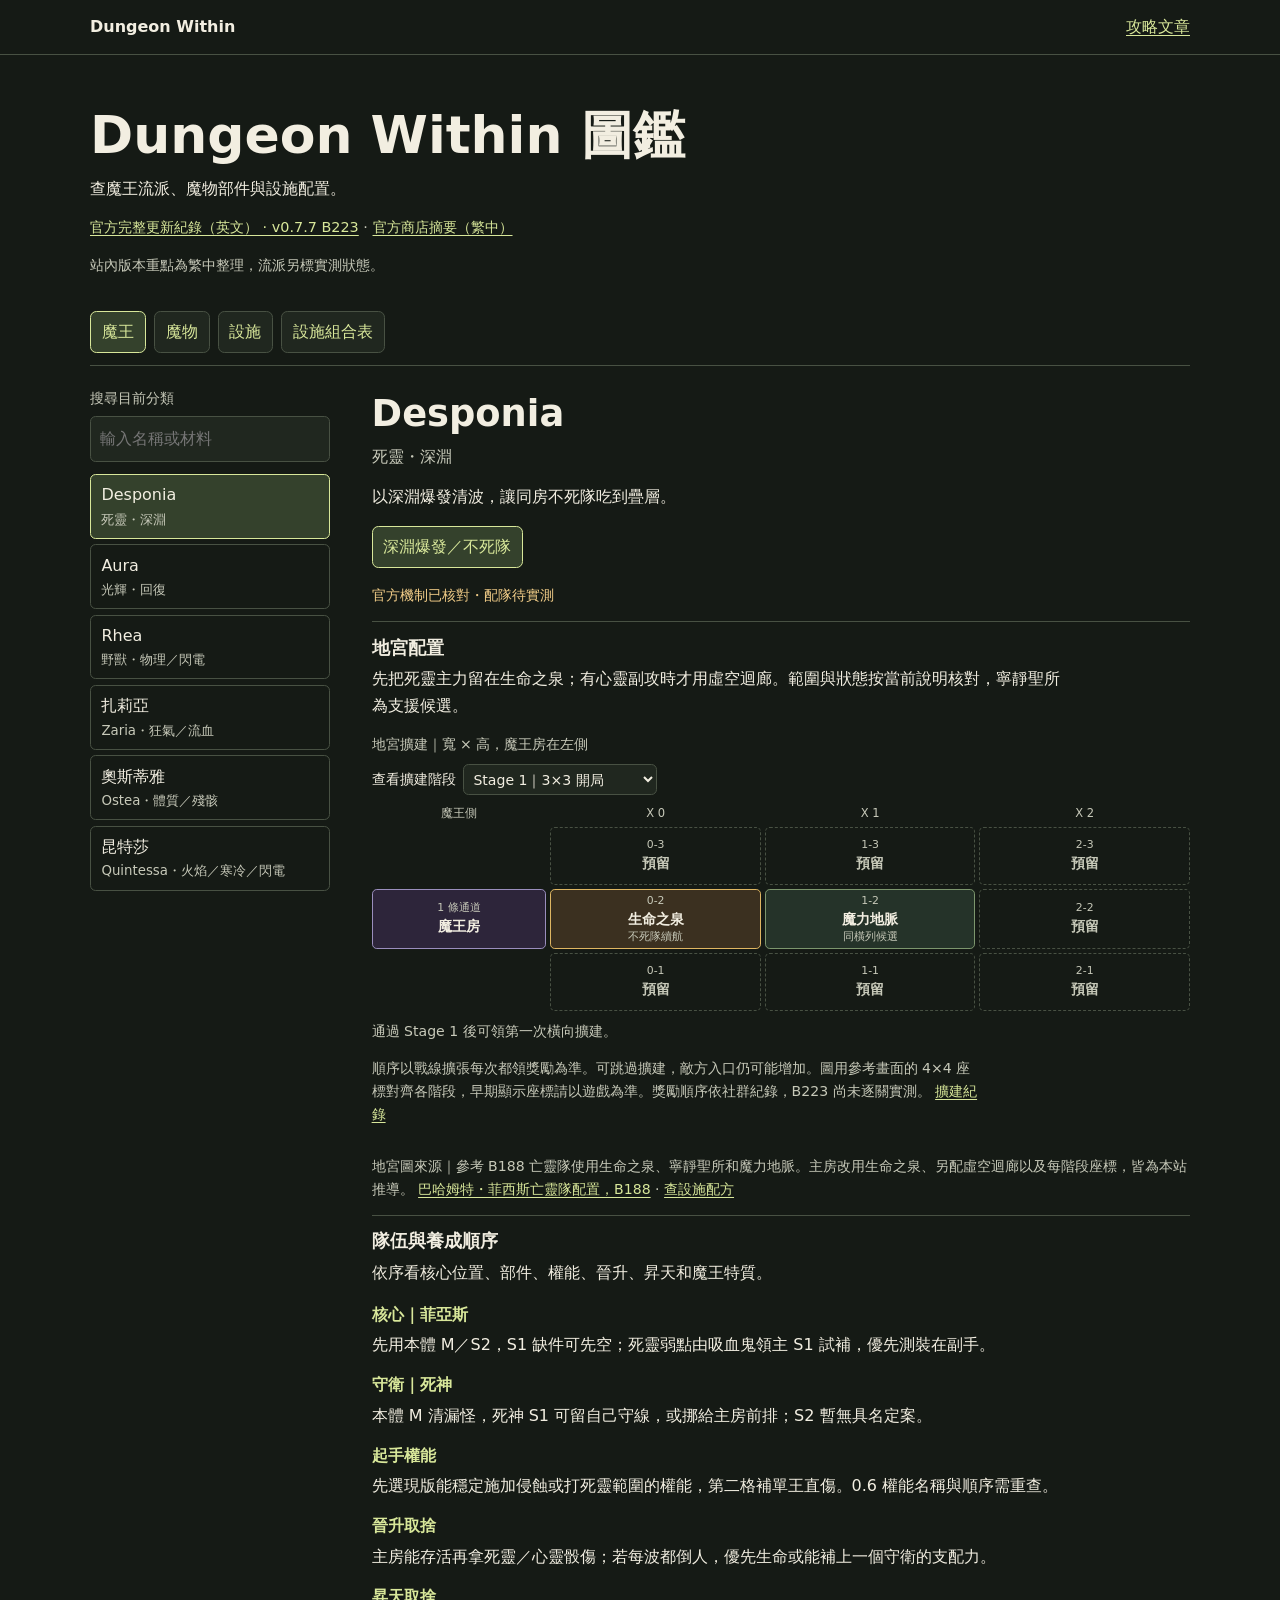
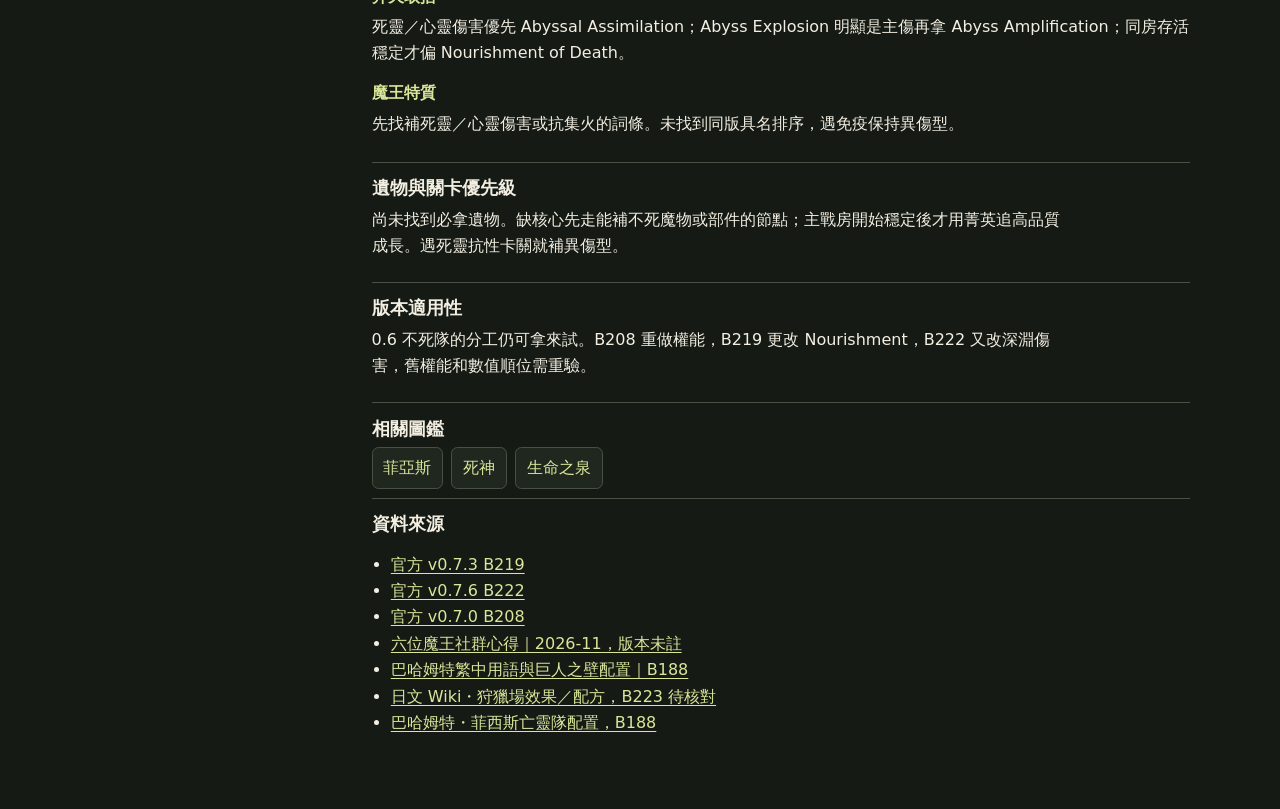
==== index.html @ 0ea0f7b6 "Add searchable facility recipes and specific build choices with map provenance" ====
<!doctype html>
<html lang="zh-Hant">
<head>
  <meta charset="utf-8">
  <meta name="viewport" content="width=device-width, initial-scale=1">
  <meta name="theme-color" content="#151a15">
  <meta name="description" content="Dungeon Within 繁體中文圖鑑，查魔王流派、魔物部件與設施配置。">
  <title>Dungeon Within｜魔王、魔物與設施圖鑑</title>
  <link rel="stylesheet" href="codex.css?v=recipes-1">
  <script defer src="codex-data.js?v=recipes-1"></script>
  <script defer src="codex.js?v=recipes-1"></script>
</head>
<body>
  <a class="skip" href="#main">跳到圖鑑</a>
  <header class="mast"><div class="wrap mast-inner">
    <a class="brand" href="./">Dungeon Within</a>
    <a href="guides.html">攻略文章</a>
  </div></header>
  <main class="wrap" id="main">
    <header class="intro">
      <h1>Dungeon Within 圖鑑</h1>
      <p>查魔王流派、魔物部件與設施配置。</p>
      <p class="version"><a href="https://gamecoaster.notion.site/Dungeon-Within-Release-Note-EN-32e4966ac9c3808bba34f56a92457d39">官方完整更新紀錄（英文） · v0.7.7 B223</a> · <a href="https://apps.apple.com/tw/app/id6761328517">官方商店摘要（繁中）</a></p>
      <p class="version">站內版本重點為繁中整理，流派另標實測狀態。</p>
    </header>
    <nav aria-label="圖鑑類型" class="tabs" id="categories">
      <a href="#lords" data-category="lords">魔王</a>
      <a href="#monsters" data-category="monsters">魔物</a>
      <a href="#facilities" data-category="facilities">設施</a>
      <a href="#recipes" data-category="recipes">設施組合表</a>
    </nav>
    <div class="workspace">
      <aside class="inventory" aria-label="圖鑑索引">
        <label for="lookup">搜尋目前分類</label>
        <input id="lookup" type="search" placeholder="輸入名稱或材料">
        <nav id="entries" aria-label="圖鑑條目"></nav>
      </aside>
      <article id="detail" aria-labelledby="entry-title"></article>
    </div>
    <noscript>請啟用 JavaScript 瀏覽圖鑑，或前往 <a href="guides.html">原攻略文章</a>。</noscript>
  </main>
</body>
</html>
---- codex.css ----
* { box-sizing: border-box; }
:root {
  color-scheme: dark;
  font-family: system-ui, "Microsoft JhengHei", sans-serif;
  background: #151a15;
  color: #f2eee1;
  --text-muted: #c7c9b9;
  --green: #d8e79a;
  --line: #485143;
  --panel: #20271f;
}
body { margin: 0; line-height: 1.65; }
a { color: var(--green); text-underline-offset: .21em; }
a:focus-visible, input:focus-visible { outline: 2px solid #f2cd88; outline-offset: 3px; }
.wrap { width: min(1100px, calc(100% - 2rem)); margin-inline: auto; }
.mast { border-bottom: 1px solid var(--line); }
.mast-inner { display: flex; align-items: center; justify-content: space-between; gap: 1rem; padding-block: .85rem; }
.brand { font-weight: 750; color: inherit; text-decoration: none; }
.skip { position: absolute; top: -6rem; left: 1rem; padding: .4rem; background: #151a15; }
.skip:focus { top: .5rem; }
.intro { padding: clamp(1.5rem, 5vw, 3rem) 0 1.25rem; }
h1, h2, h3 { line-height: 1.25; }
h1 { font-size: clamp(2rem, 5vw, 3.25rem); margin: 0 0 .55rem; }
h2 { font-size: clamp(1.6rem, 3vw, 2.3rem); margin: .25rem 0 .45rem; }
h3 { font-size: 1.12rem; margin: 0 0 .45rem; }
p { margin: .35rem 0 .85rem; }
.version, .subtitle, .muted { color: var(--text-muted); }
.version, .status { font-size: .9rem; }
.tabs, .route-nav, .related { display: flex; flex-wrap: wrap; gap: .5rem; }
.tabs { border-bottom: 1px solid var(--line); padding-bottom: .75rem; }
:is(.tabs, .route-nav, .related) a { text-decoration: none; background: var(--panel); border: 1px solid var(--line); border-radius: .4rem; padding: .42rem .68rem; }
:is(.tabs, .route-nav, .related, #entries) a:hover { border-color: var(--green); }
[aria-current="page"] { background: #34412c !important; border-color: var(--green) !important; }
.workspace { display: grid; grid-template-columns: minmax(12rem, 15rem) minmax(0, 1fr); gap: clamp(1rem, 4vw, 2.6rem); padding-block: 1.3rem 3rem; }
.inventory label { font-size: .9rem; display: block; color: var(--text-muted); }
input { padding: .55rem; color: inherit; background: var(--panel); border: 1px solid var(--line); border-radius: .35rem; width: 100%; font: inherit; margin-block: .35rem .75rem; }
#entries { display: grid; gap: .35rem; }
#entries a { display: block; padding: .45rem .65rem; border: 1px solid var(--line); border-radius: .35rem; text-decoration: none; color: inherit; }
#entries small { display: block; color: var(--text-muted); }
.status { color: #f2cd88; }
.guide-section { border-top: 1px solid var(--line); padding-block: .9rem .55rem; }
.guide-section p { max-width: 68ch; }
.route-nav { margin: 1rem 0; }
.sources { padding-inline-start: 1.2rem; }
@media (max-width: 690px) {
  .workspace { grid-template-columns: 1fr; }
  #entries { grid-template-columns: repeat(2, minmax(0, 1fr)); }
}

.dungeon-figure { margin: .6rem 0 0; }
.dungeon-figure figcaption, .board-note { color: var(--text-muted); font-size: .88rem; }
.dungeon-board { display: grid; grid-template-columns: minmax(0, .83fr) repeat(var(--board-width), minmax(0, 1fr)); grid-template-rows: auto repeat(var(--board-height), minmax(3.65rem, auto)); gap: .25rem; margin-block: .55rem; }
.board-axis, .board-side { text-align: center; color: var(--text-muted); font-size: .72rem; }
.dungeon-tile { display: flex; flex-direction: column; justify-content: center; align-items: center; text-align: center; overflow-wrap: anywhere; border: 1px solid var(--line); border-radius: .3rem; background: var(--panel); padding: .25rem .14rem; line-height: 1.25; font-size: clamp(.69rem, 2.45vw, .9rem); }
.tile-label, .dungeon-tile small { color: var(--text-muted); font-size: .68rem; }
.dungeon-tile strong { margin-block: .14rem; }
.tile-hunt { border-color: #dfb662; background: #3b3020; }
.tile-support { border-color: #7c966d; background: #253329; }
.tile-trap { border-color: #bc8b9f; background: #36232d; }
.tile-lord { border-color: #9a8ebd; background: #2d253a; }
.tile-empty { border-style: dashed; background: transparent; color: var(--text-muted); }

.stage-label { display: flex; flex-wrap: wrap; align-items: center; gap: .45rem; margin-block: .5rem; font-size: .88rem; }
.stage-label select { max-width: 100%; padding: .35rem; color: inherit; background: var(--panel); border: 1px solid var(--line); border-radius: .35rem; font: inherit; }

.recipe-table { width: 100%; border-collapse: collapse; text-align: left; margin-block: 1rem; }
.recipe-table caption { text-align: left; color: var(--text-muted); margin-bottom: .5rem; }
.recipe-table :is(th, td) { padding: .5rem; border-bottom: 1px solid var(--line); vertical-align: top; }
.recipe-table th { background: var(--panel); }
.build-checklist dt { color: var(--green); font-weight: 700; }
.build-checklist dd { margin: .25rem 0 .85rem; }
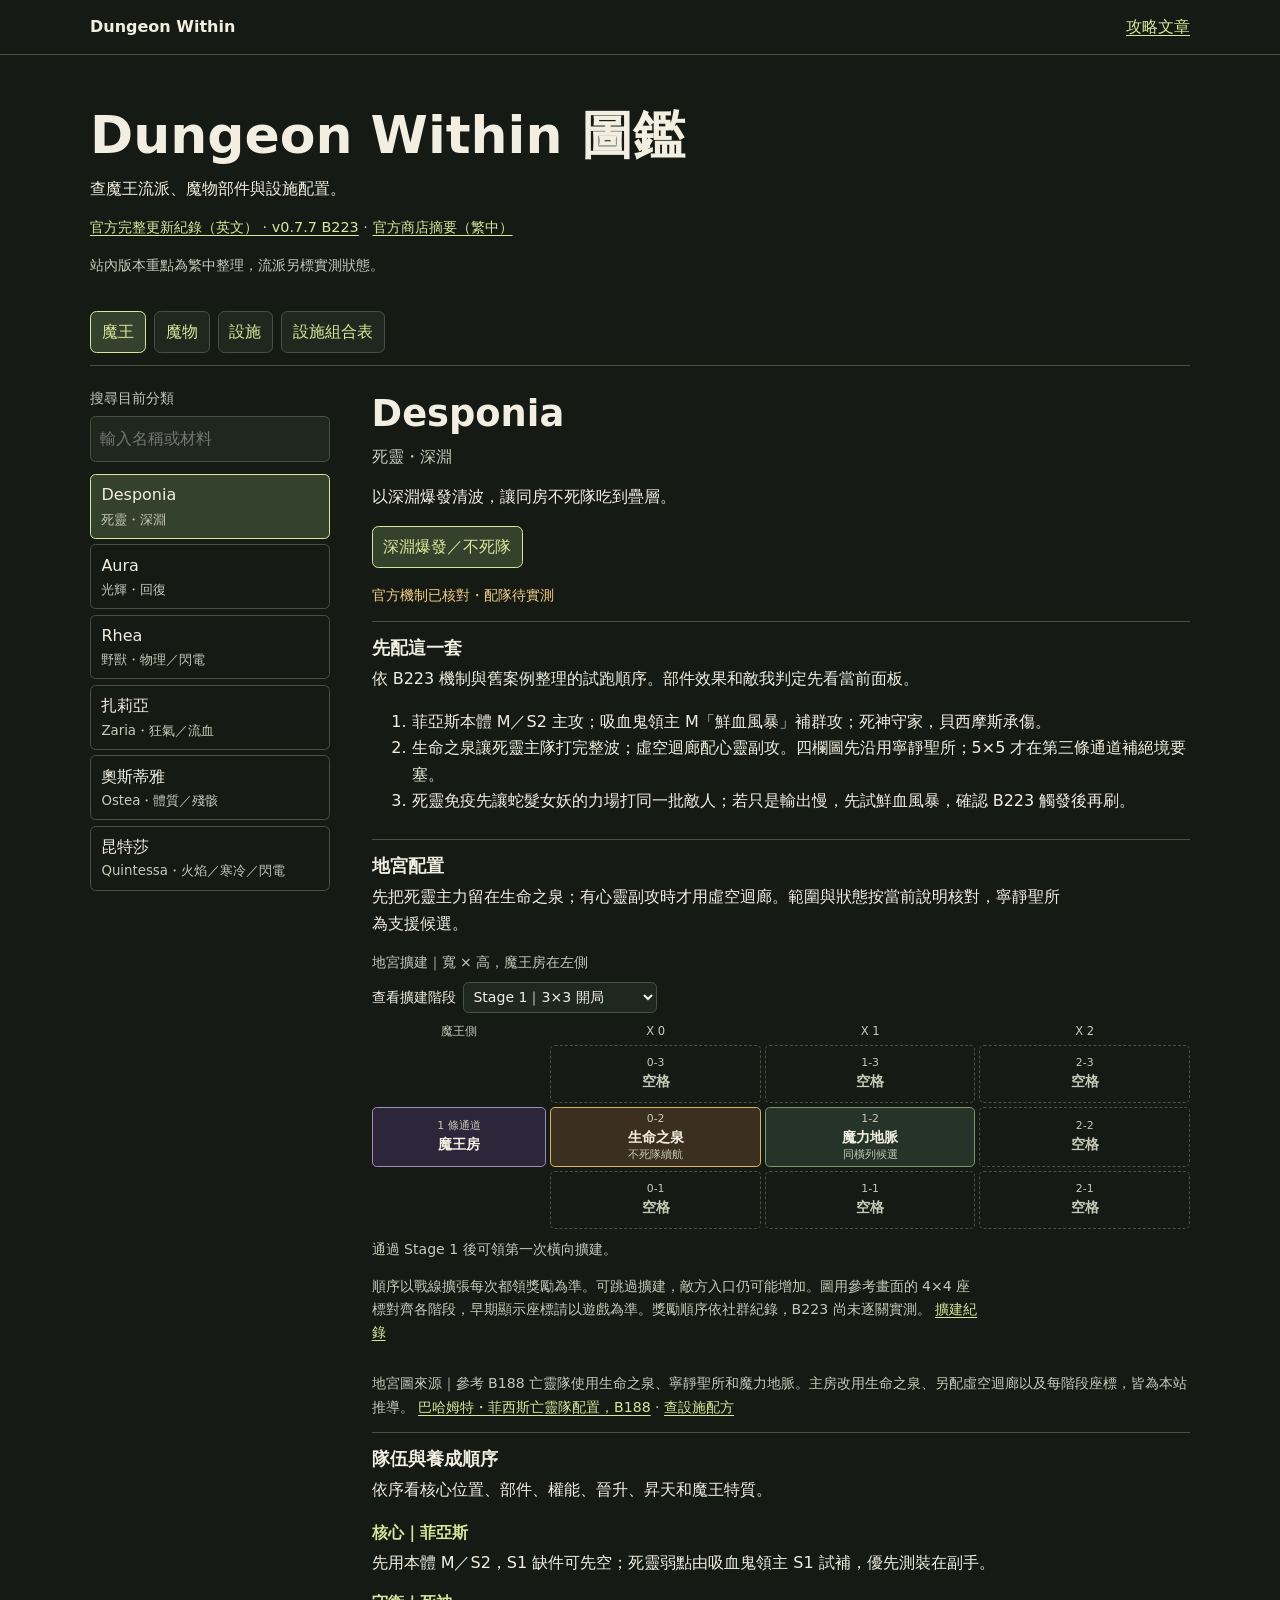
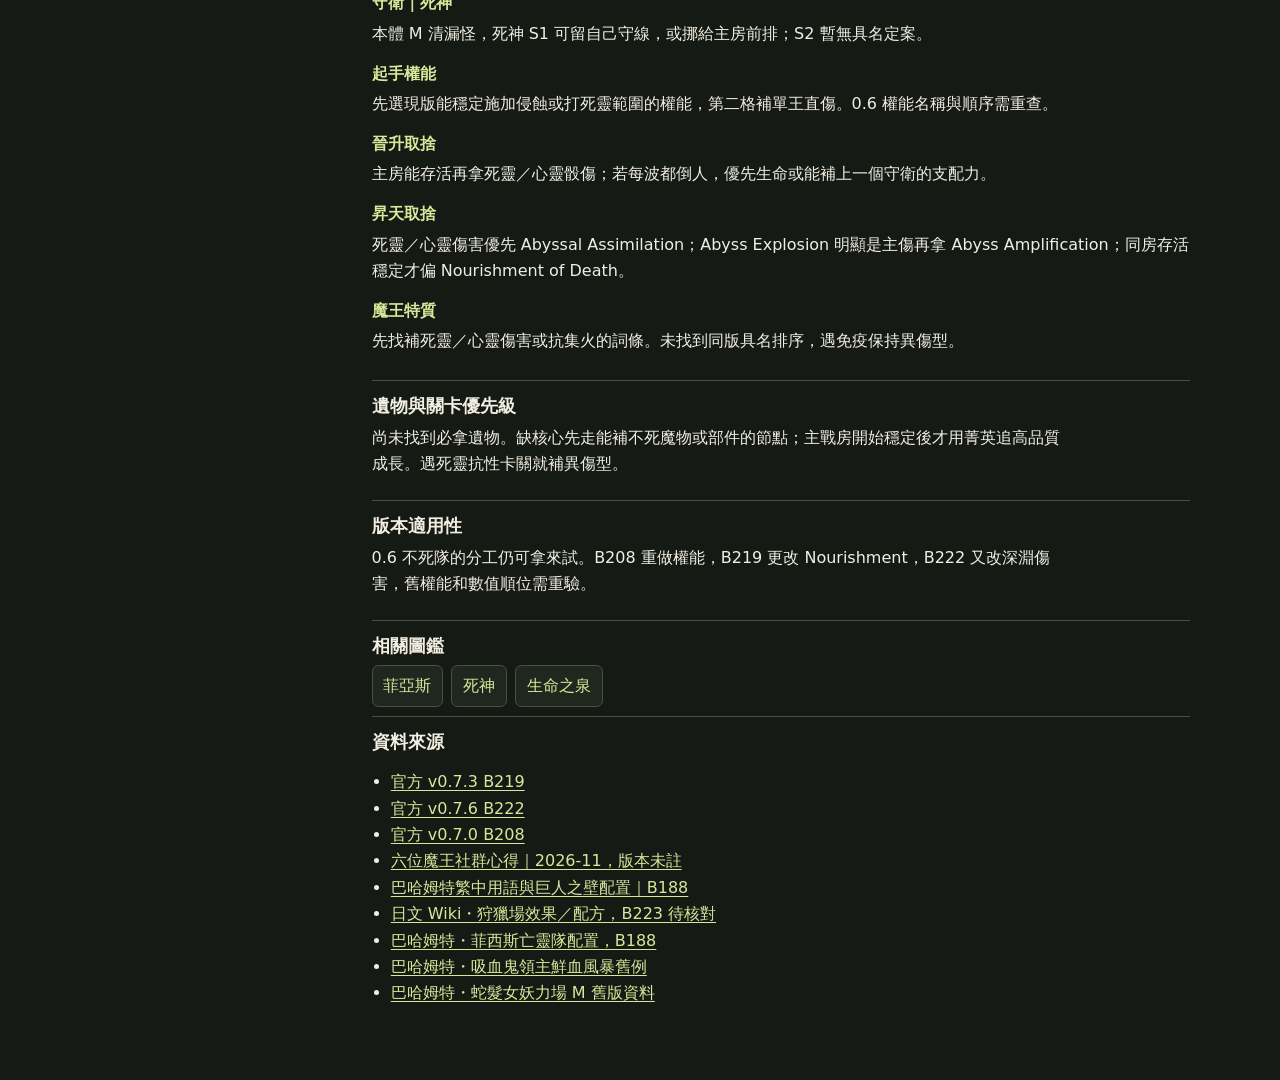
==== commit 9a41a1ef: "Make lord loadouts actionable and add T50 trap and damage comparisons" ====
--- a/index.html
+++ b/index.html
@@ -6,9 +6,9 @@
   <meta name="theme-color" content="#151a15">
   <meta name="description" content="Dungeon Within 繁體中文圖鑑，查魔王流派、魔物部件與設施配置。">
   <title>Dungeon Within｜魔王、魔物與設施圖鑑</title>
-  <link rel="stylesheet" href="codex.css?v=recipes-1">
-  <script defer src="codex-data.js?v=recipes-1"></script>
-  <script defer src="codex.js?v=recipes-1"></script>
+  <link rel="stylesheet" href="codex.css?v=builds-2">
+  <script defer src="codex-data.js?v=builds-2"></script>
+  <script defer src="codex.js?v=builds-2"></script>
 </head>
 <body>
   <a class="skip" href="#main">跳到圖鑑</a>
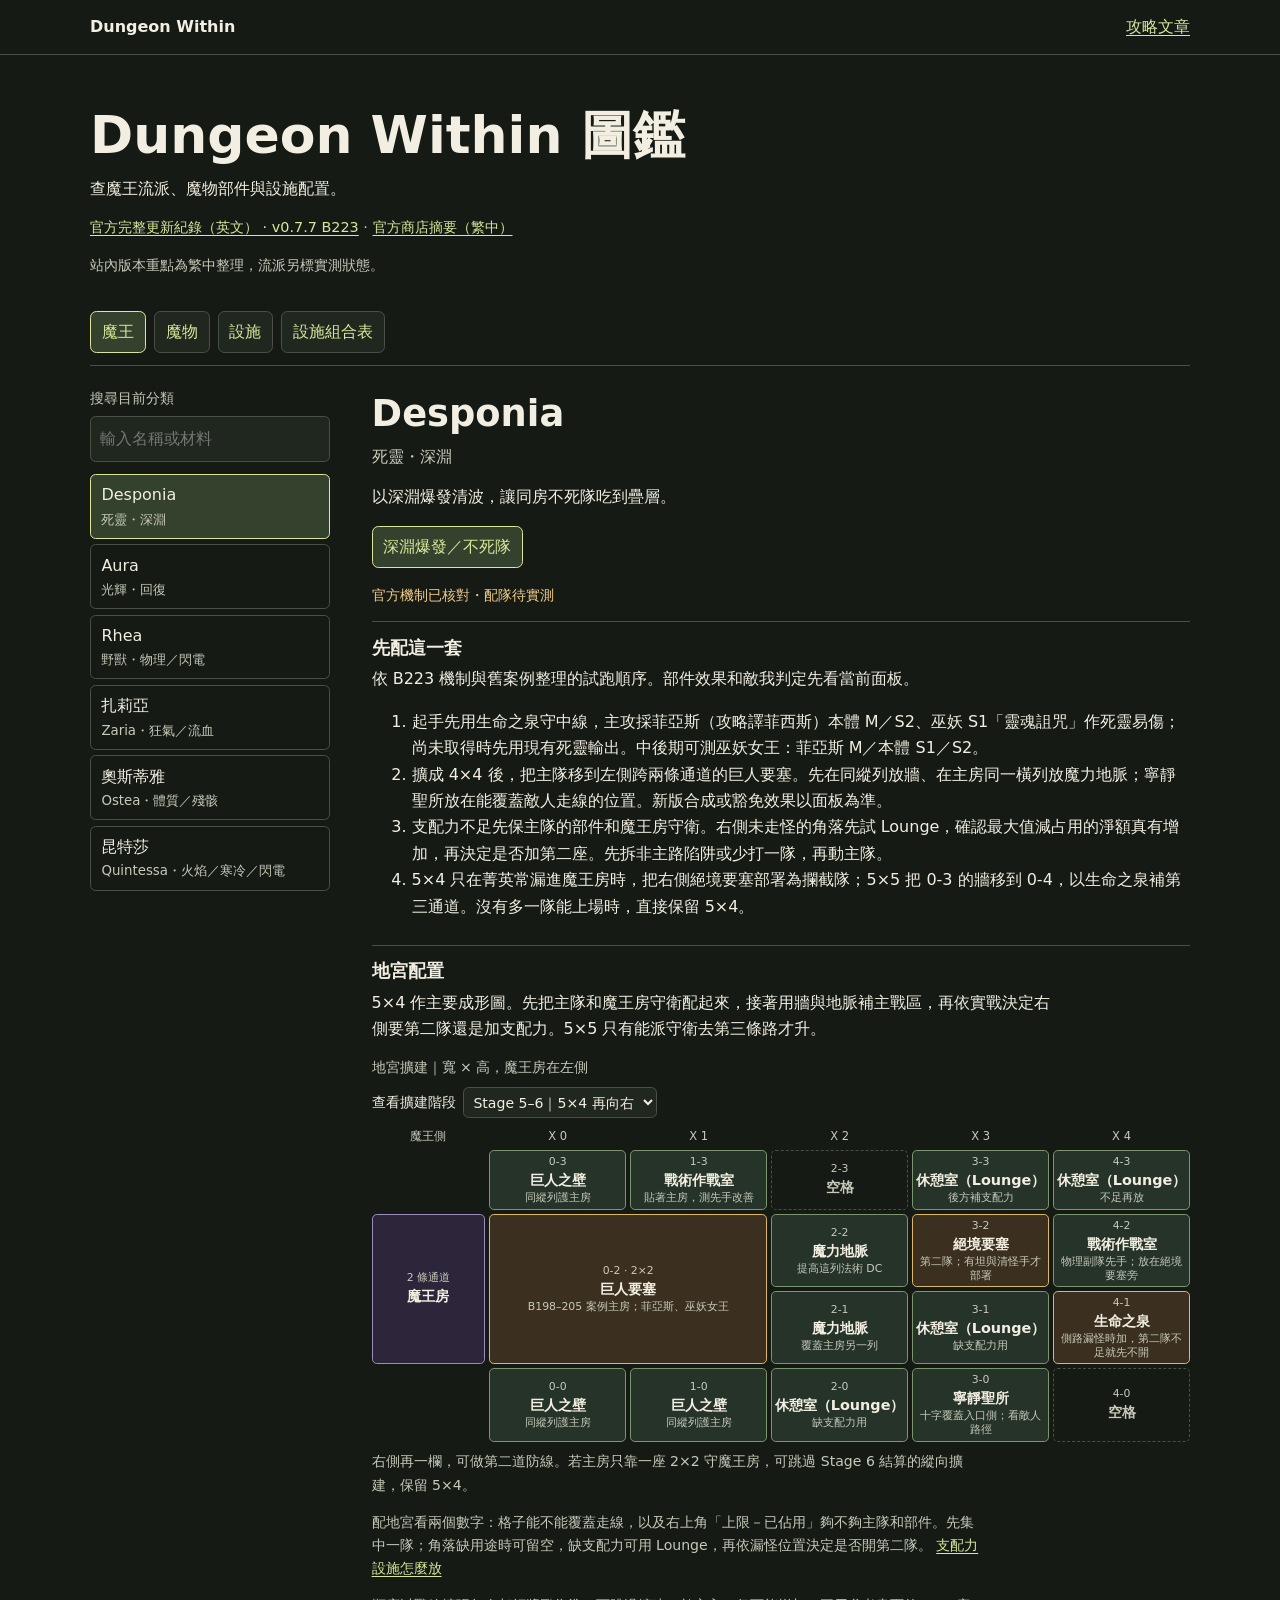
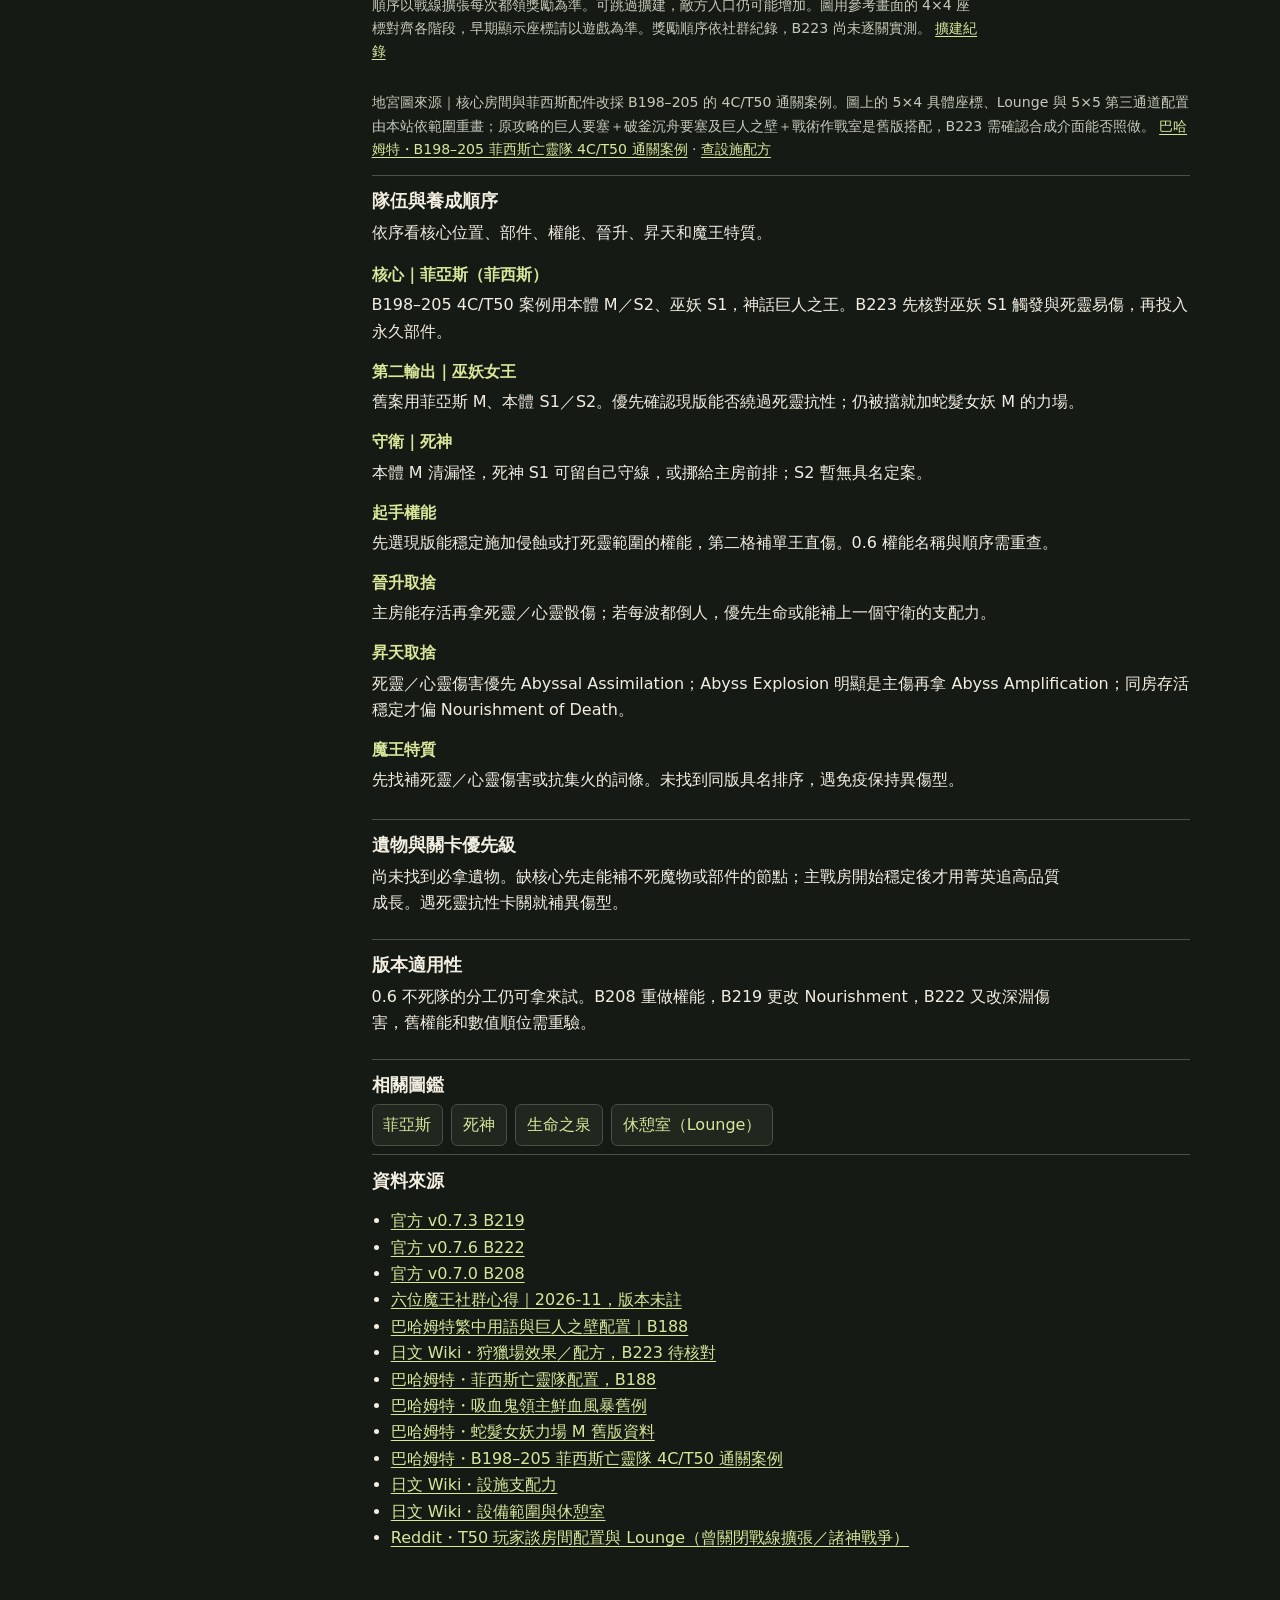
==== commit 782453b0: "Teach deployment budgets and rebuild Desponia's late-stage layout" ====
--- a/index.html
+++ b/index.html
@@ -6,9 +6,9 @@
   <meta name="theme-color" content="#151a15">
   <meta name="description" content="Dungeon Within 繁體中文圖鑑，查魔王流派、魔物部件與設施配置。">
   <title>Dungeon Within｜魔王、魔物與設施圖鑑</title>
-  <link rel="stylesheet" href="codex.css?v=builds-2">
-  <script defer src="codex-data.js?v=builds-2"></script>
-  <script defer src="codex.js?v=builds-2"></script>
+  <link rel="stylesheet" href="codex.css?v=layout-guide-3">
+  <script defer src="codex-data.js?v=layout-guide-3"></script>
+  <script defer src="codex.js?v=layout-guide-3"></script>
 </head>
 <body>
   <a class="skip" href="#main">跳到圖鑑</a>
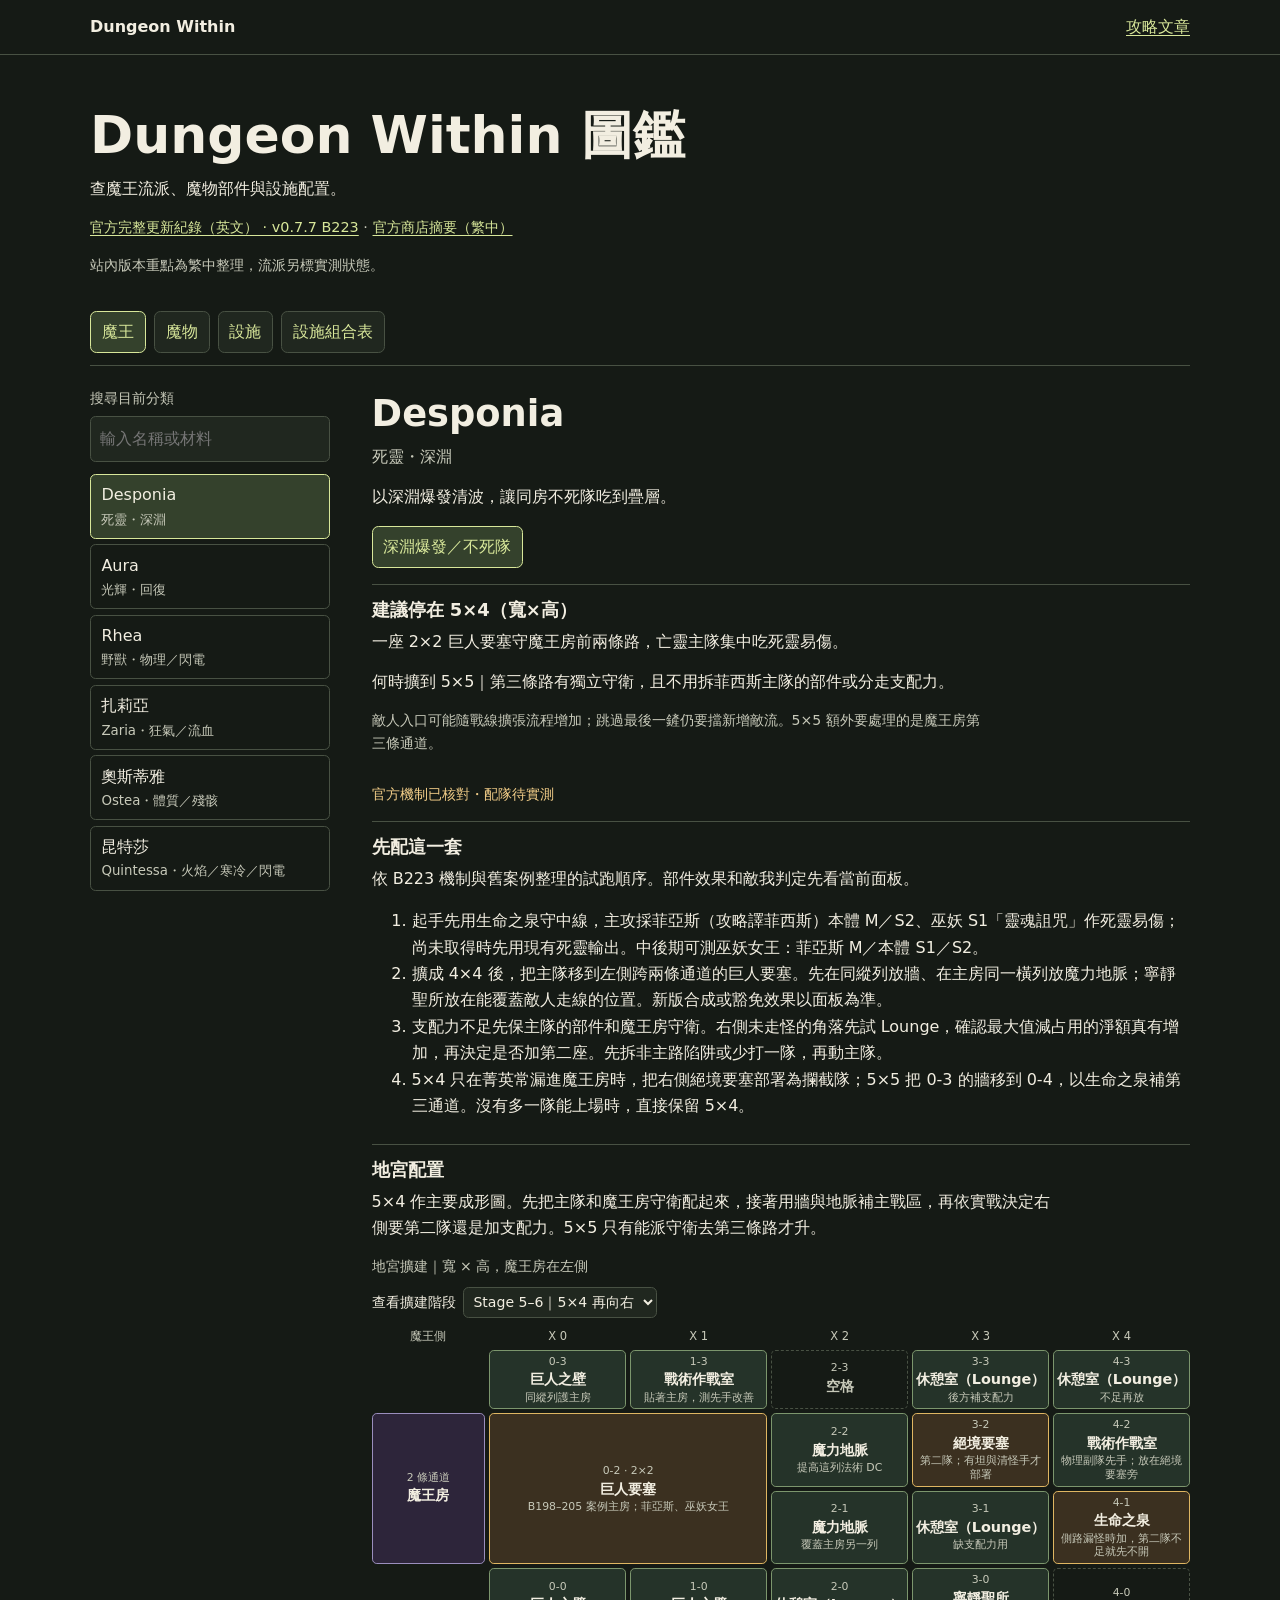
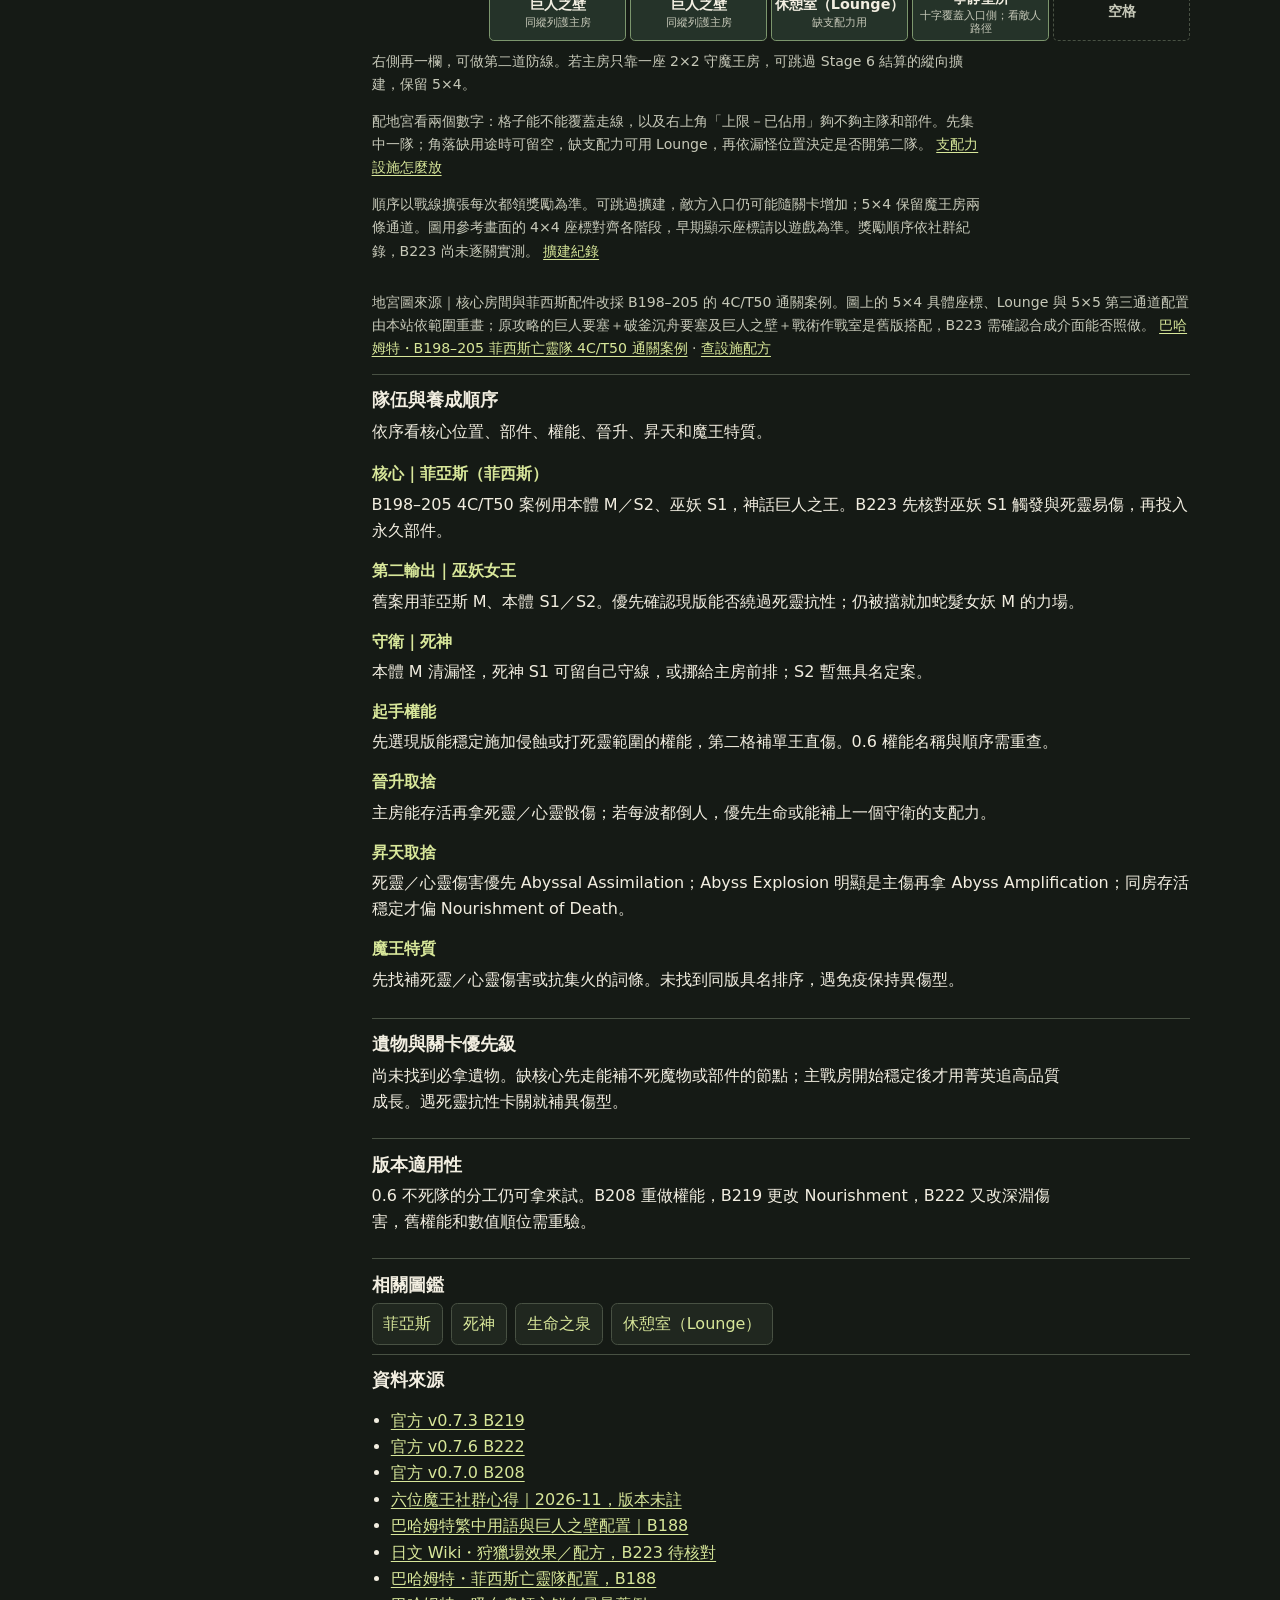
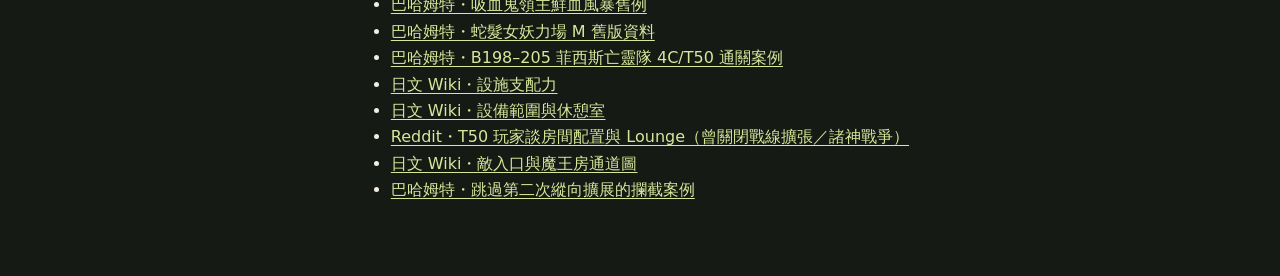
==== commit 18e2c43c: "Correct Absolute Zero Rune and explain expansion choices for all six lords" ====
--- a/index.html
+++ b/index.html
@@ -6,9 +6,9 @@
   <meta name="theme-color" content="#151a15">
   <meta name="description" content="Dungeon Within 繁體中文圖鑑，查魔王流派、魔物部件與設施配置。">
   <title>Dungeon Within｜魔王、魔物與設施圖鑑</title>
-  <link rel="stylesheet" href="codex.css?v=layout-guide-3">
-  <script defer src="codex-data.js?v=layout-guide-3"></script>
-  <script defer src="codex.js?v=layout-guide-3"></script>
+  <link rel="stylesheet" href="codex.css?v=frontline-4">
+  <script defer src="codex-data.js?v=frontline-4"></script>
+  <script defer src="codex.js?v=frontline-4"></script>
 </head>
 <body>
   <a class="skip" href="#main">跳到圖鑑</a>
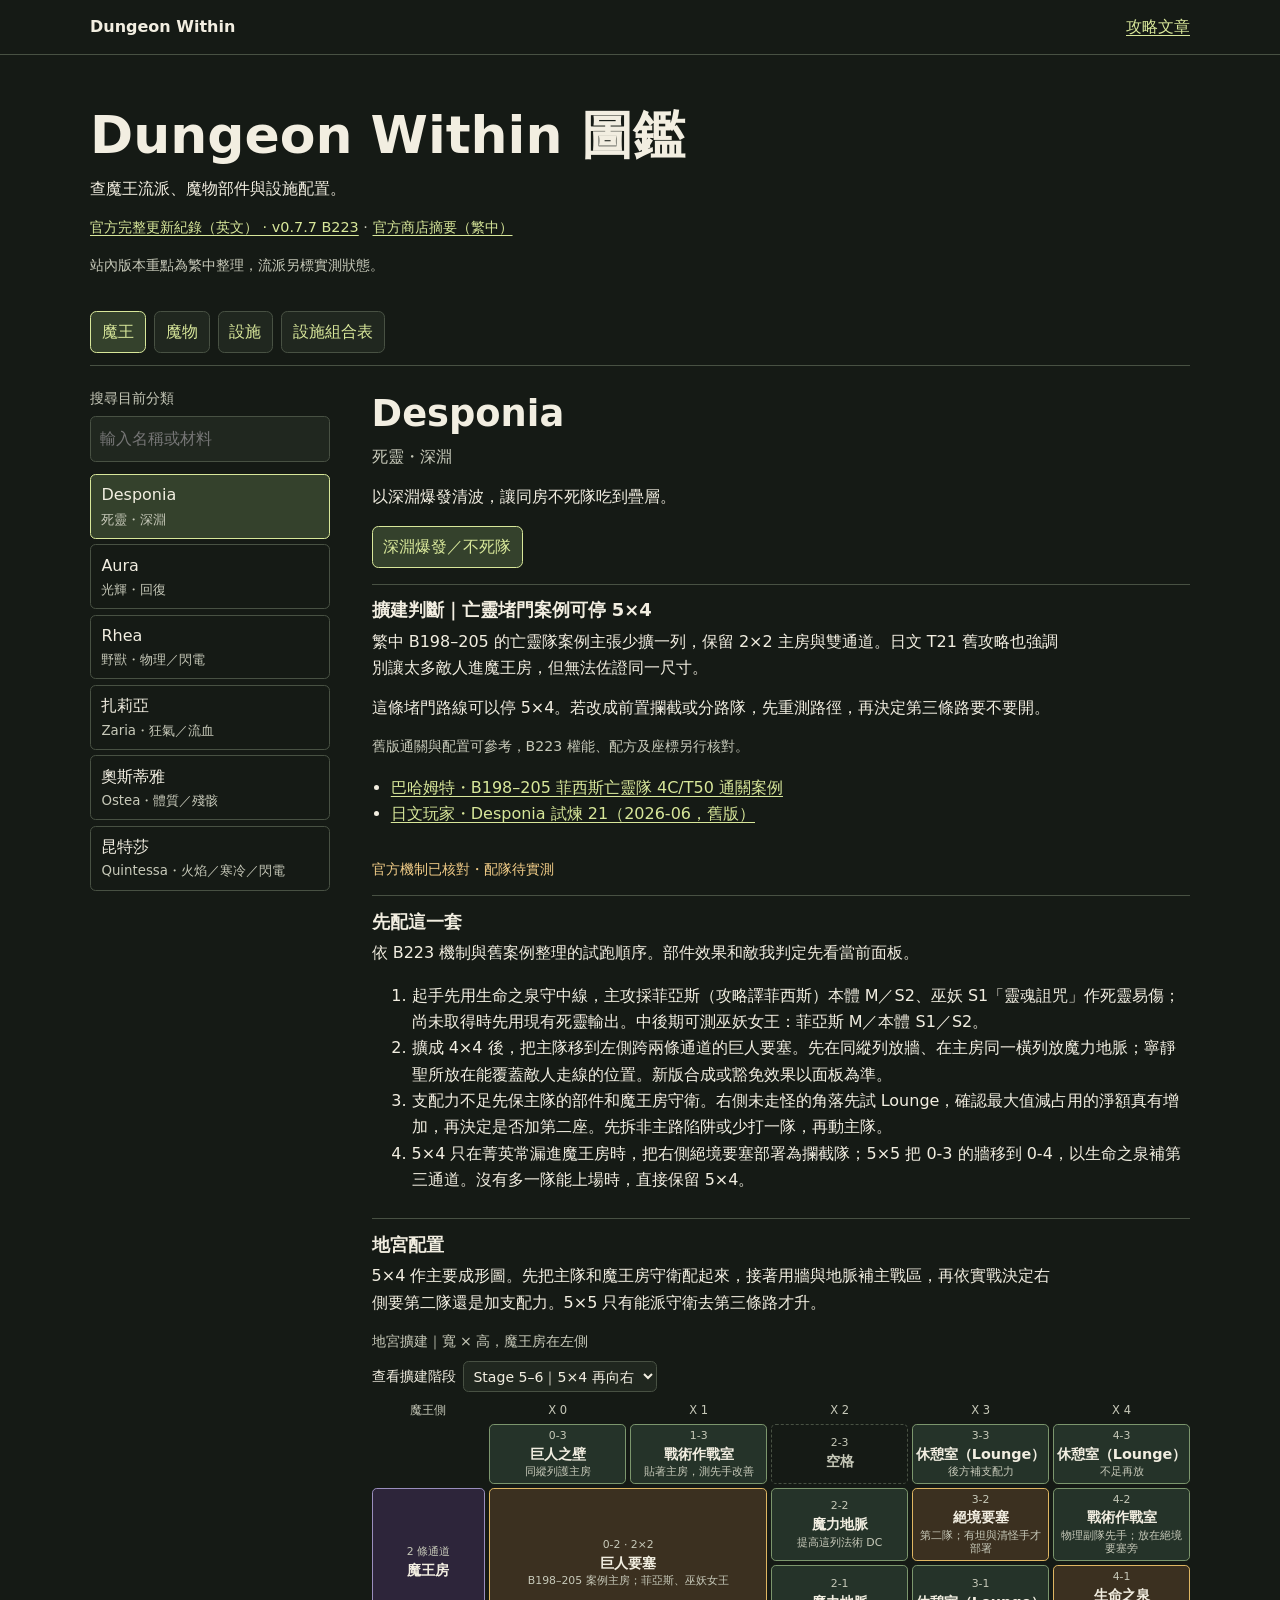
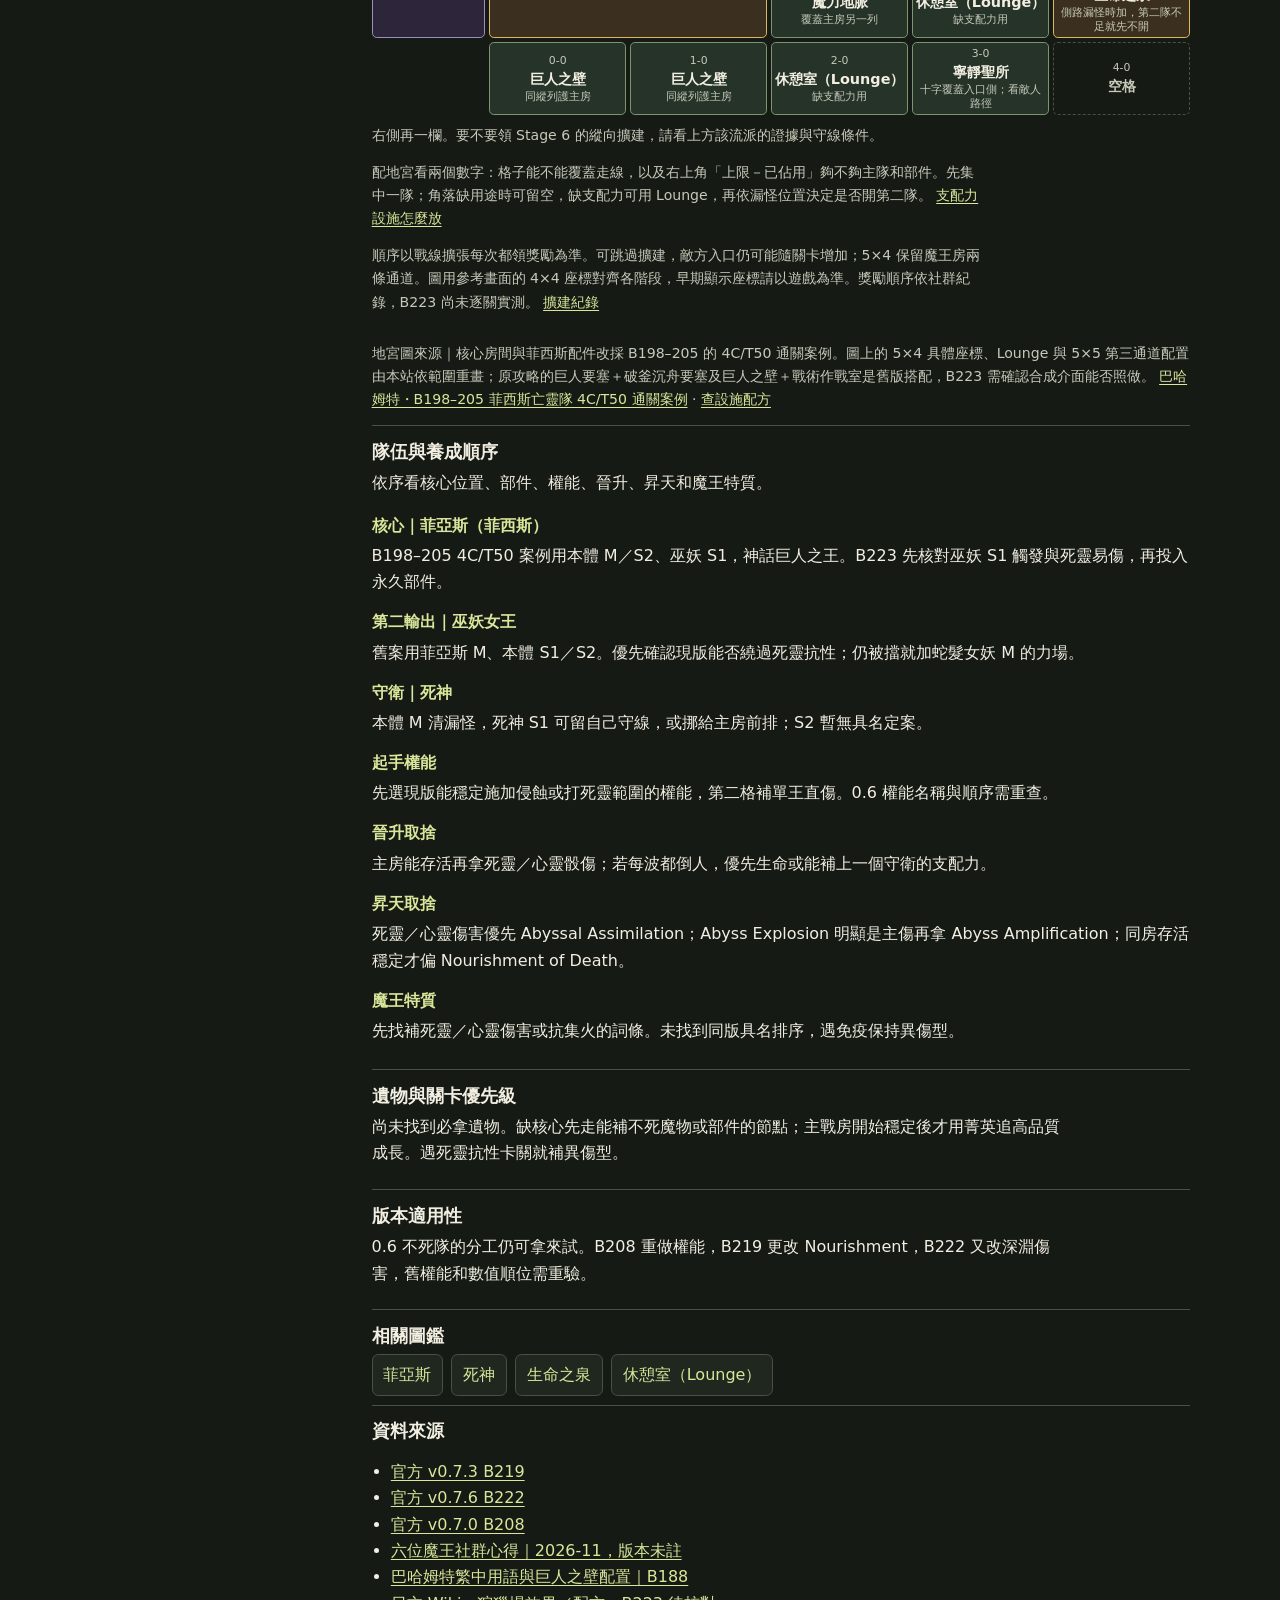
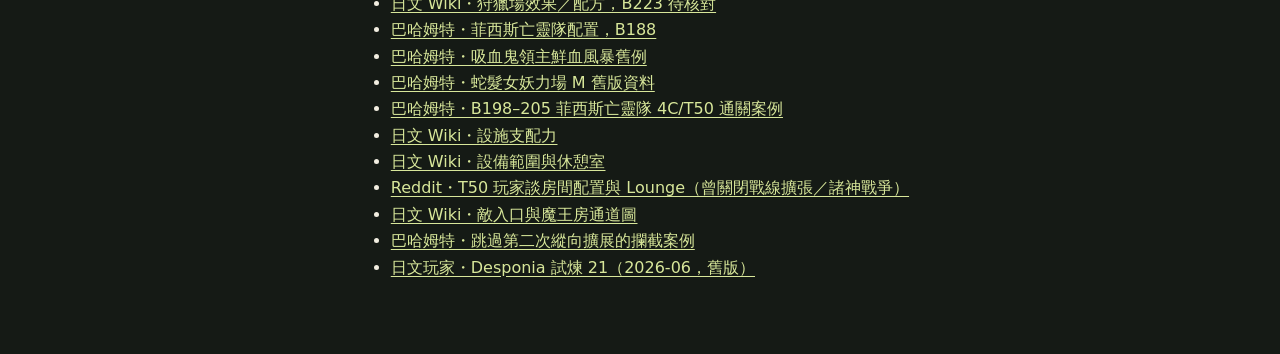
==== commit 08e79f15: "Ground expansion choices in separate evidence for each lord build" ====
--- a/index.html
+++ b/index.html
@@ -6,9 +6,9 @@
   <meta name="theme-color" content="#151a15">
   <meta name="description" content="Dungeon Within 繁體中文圖鑑，查魔王流派、魔物部件與設施配置。">
   <title>Dungeon Within｜魔王、魔物與設施圖鑑</title>
-  <link rel="stylesheet" href="codex.css?v=frontline-4">
-  <script defer src="codex-data.js?v=frontline-4"></script>
-  <script defer src="codex.js?v=frontline-4"></script>
+  <link rel="stylesheet" href="codex.css?v=evidence-5">
+  <script defer src="codex-data.js?v=evidence-5"></script>
+  <script defer src="codex.js?v=evidence-5"></script>
 </head>
 <body>
   <a class="skip" href="#main">跳到圖鑑</a>
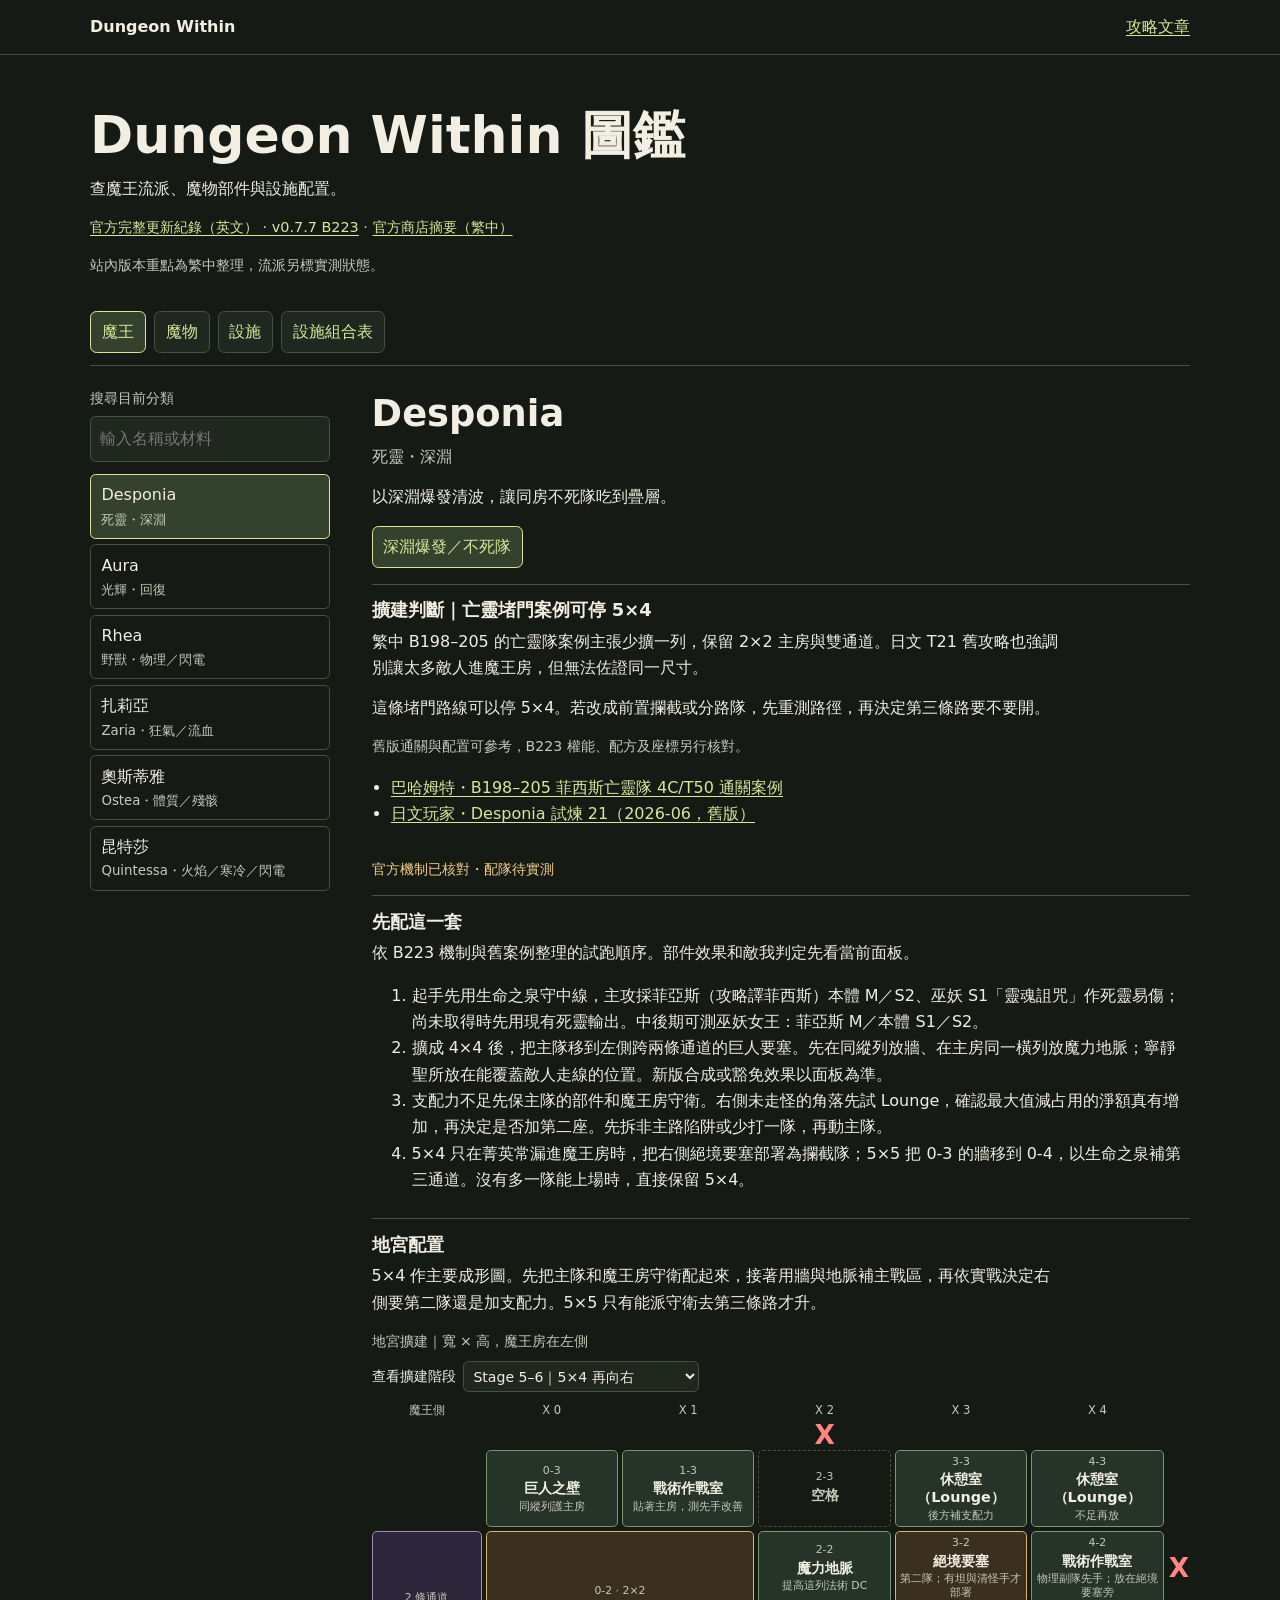
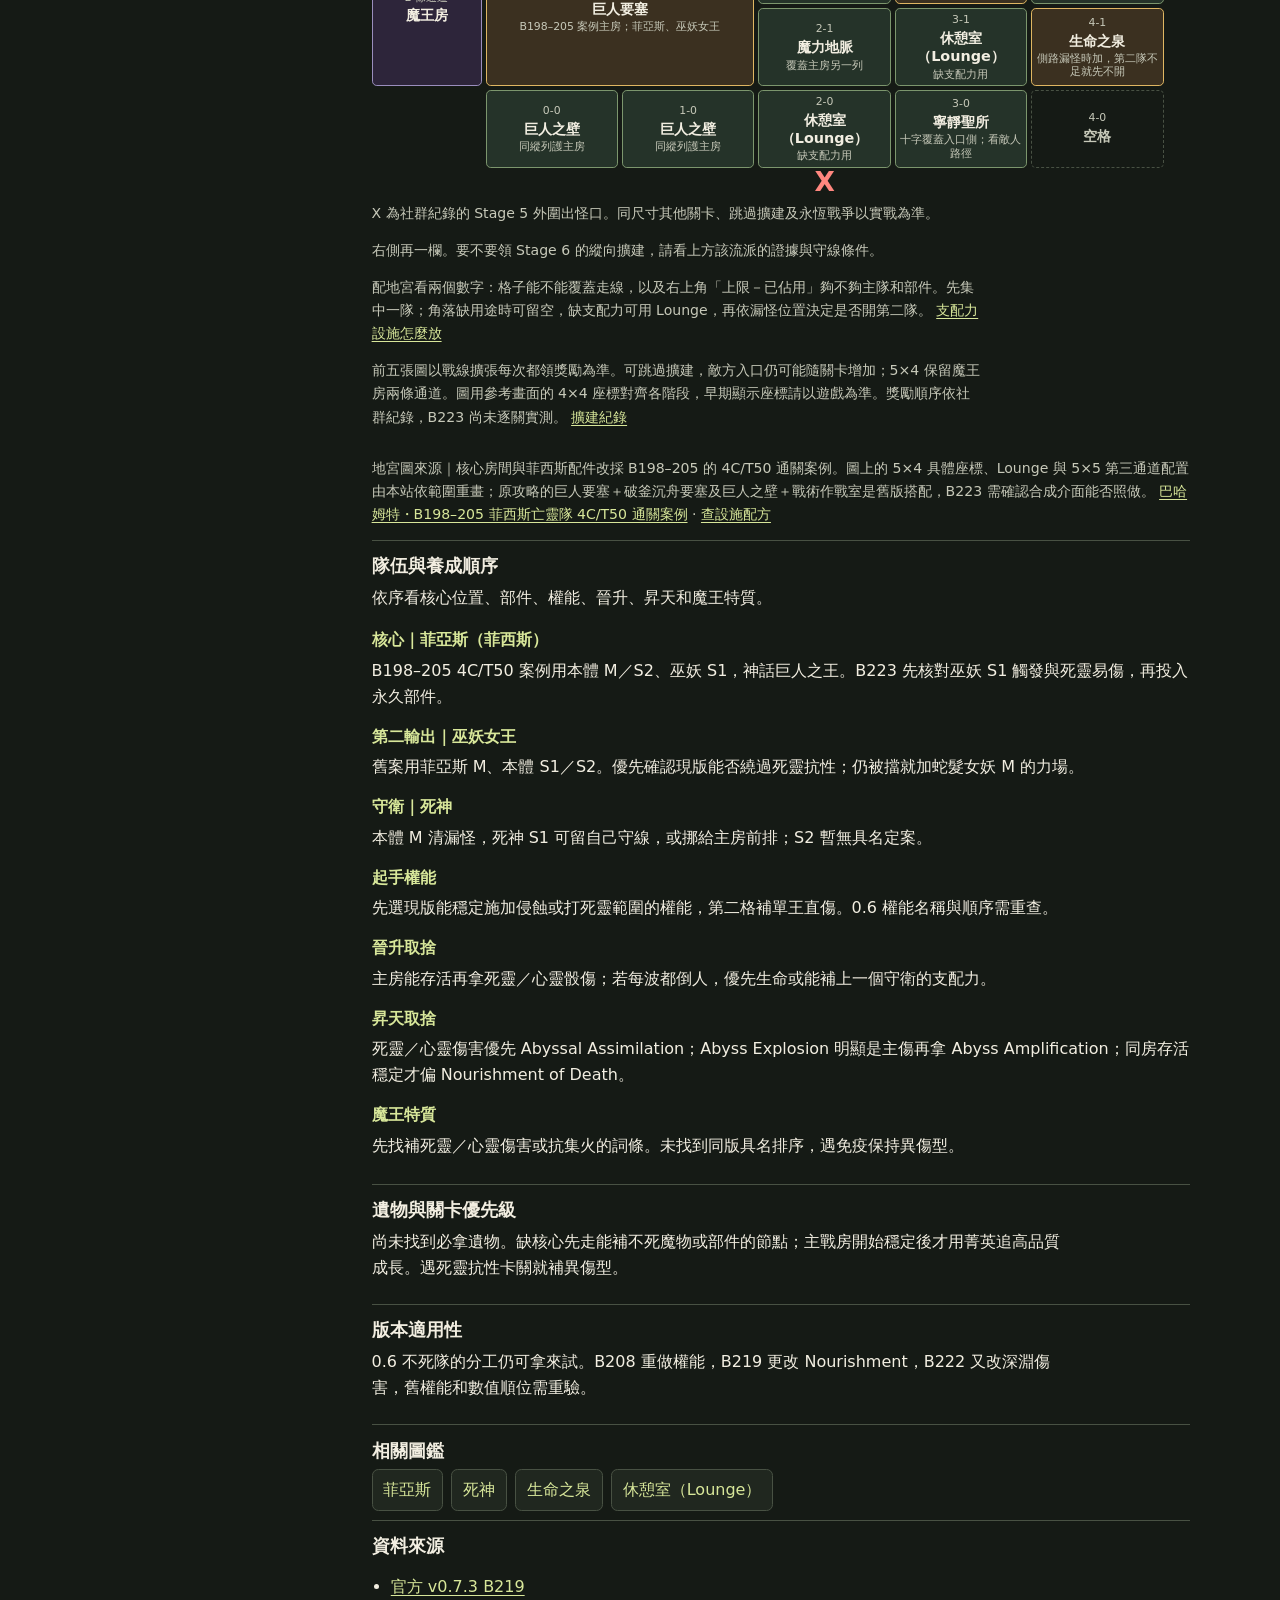
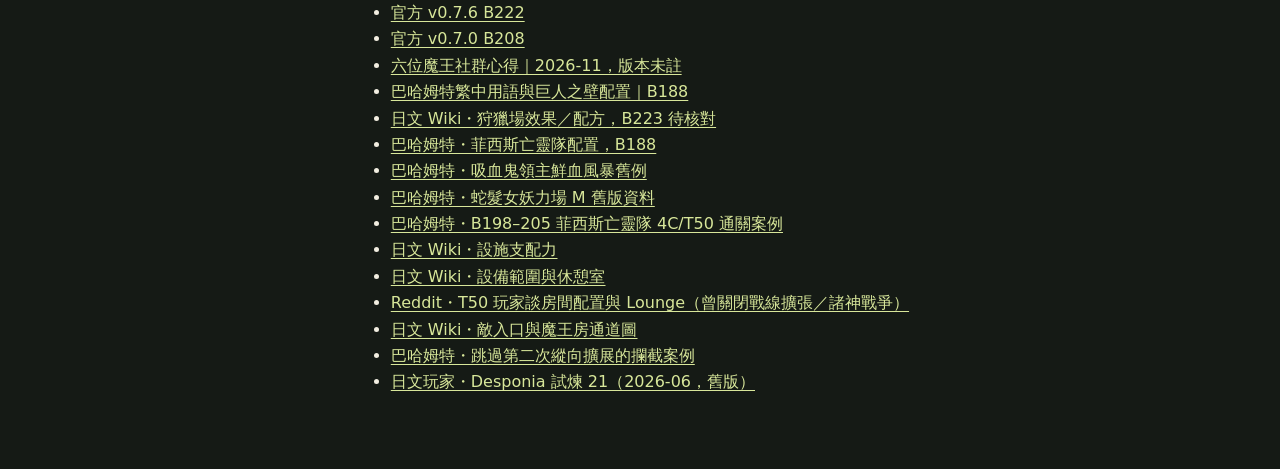
==== commit 5ed37a33: "Mark documented enemy entrances outside each dungeon layout" ====
--- a/index.html
+++ b/index.html
@@ -6,9 +6,9 @@
   <meta name="theme-color" content="#151a15">
   <meta name="description" content="Dungeon Within 繁體中文圖鑑，查魔王流派、魔物部件與設施配置。">
   <title>Dungeon Within｜魔王、魔物與設施圖鑑</title>
-  <link rel="stylesheet" href="codex.css?v=evidence-5">
-  <script defer src="codex-data.js?v=evidence-5"></script>
-  <script defer src="codex.js?v=evidence-5"></script>
+  <link rel="stylesheet" href="codex.css?v=entrances-6">
+  <script defer src="codex-data.js?v=entrances-6"></script>
+  <script defer src="codex.js?v=entrances-6"></script>
 </head>
 <body>
   <a class="skip" href="#main">跳到圖鑑</a>
--- a/codex.css
+++ b/codex.css
@@ -49,7 +49,7 @@
 
 .dungeon-figure { margin: .6rem 0 0; }
 .dungeon-figure figcaption, .board-note { color: var(--text-muted); font-size: .88rem; }
-.dungeon-board { display: grid; grid-template-columns: minmax(0, .83fr) repeat(var(--board-width), minmax(0, 1fr)); grid-template-rows: auto repeat(var(--board-height), minmax(3.65rem, auto)); gap: .25rem; margin-block: .55rem; }
+.dungeon-board { display: grid; grid-template-columns: minmax(0, .83fr) repeat(var(--board-width), minmax(0, 1fr)) minmax(.8rem, 1.4rem); grid-template-rows: auto 1.35rem repeat(var(--board-height), minmax(3.65rem, auto)) 1.35rem; gap: .25rem; margin-block: .55rem; }
 .board-axis, .board-side { text-align: center; color: var(--text-muted); font-size: .72rem; }
 .dungeon-tile { display: flex; flex-direction: column; justify-content: center; align-items: center; text-align: center; overflow-wrap: anywhere; border: 1px solid var(--line); border-radius: .3rem; background: var(--panel); padding: .25rem .14rem; line-height: 1.25; font-size: clamp(.69rem, 2.45vw, .9rem); }
 .tile-label, .dungeon-tile small { color: var(--text-muted); font-size: .68rem; }
@@ -69,3 +69,5 @@
 .recipe-table th { background: var(--panel); }
 .build-checklist dt { color: var(--green); font-weight: 700; }
 .build-checklist dd { margin: .25rem 0 .85rem; }
+
+.board-entrance { color: #ff877f; font: 900 clamp(1.08rem, 3.6vw, 1.65rem)/1 system-ui, sans-serif; place-self: center; }
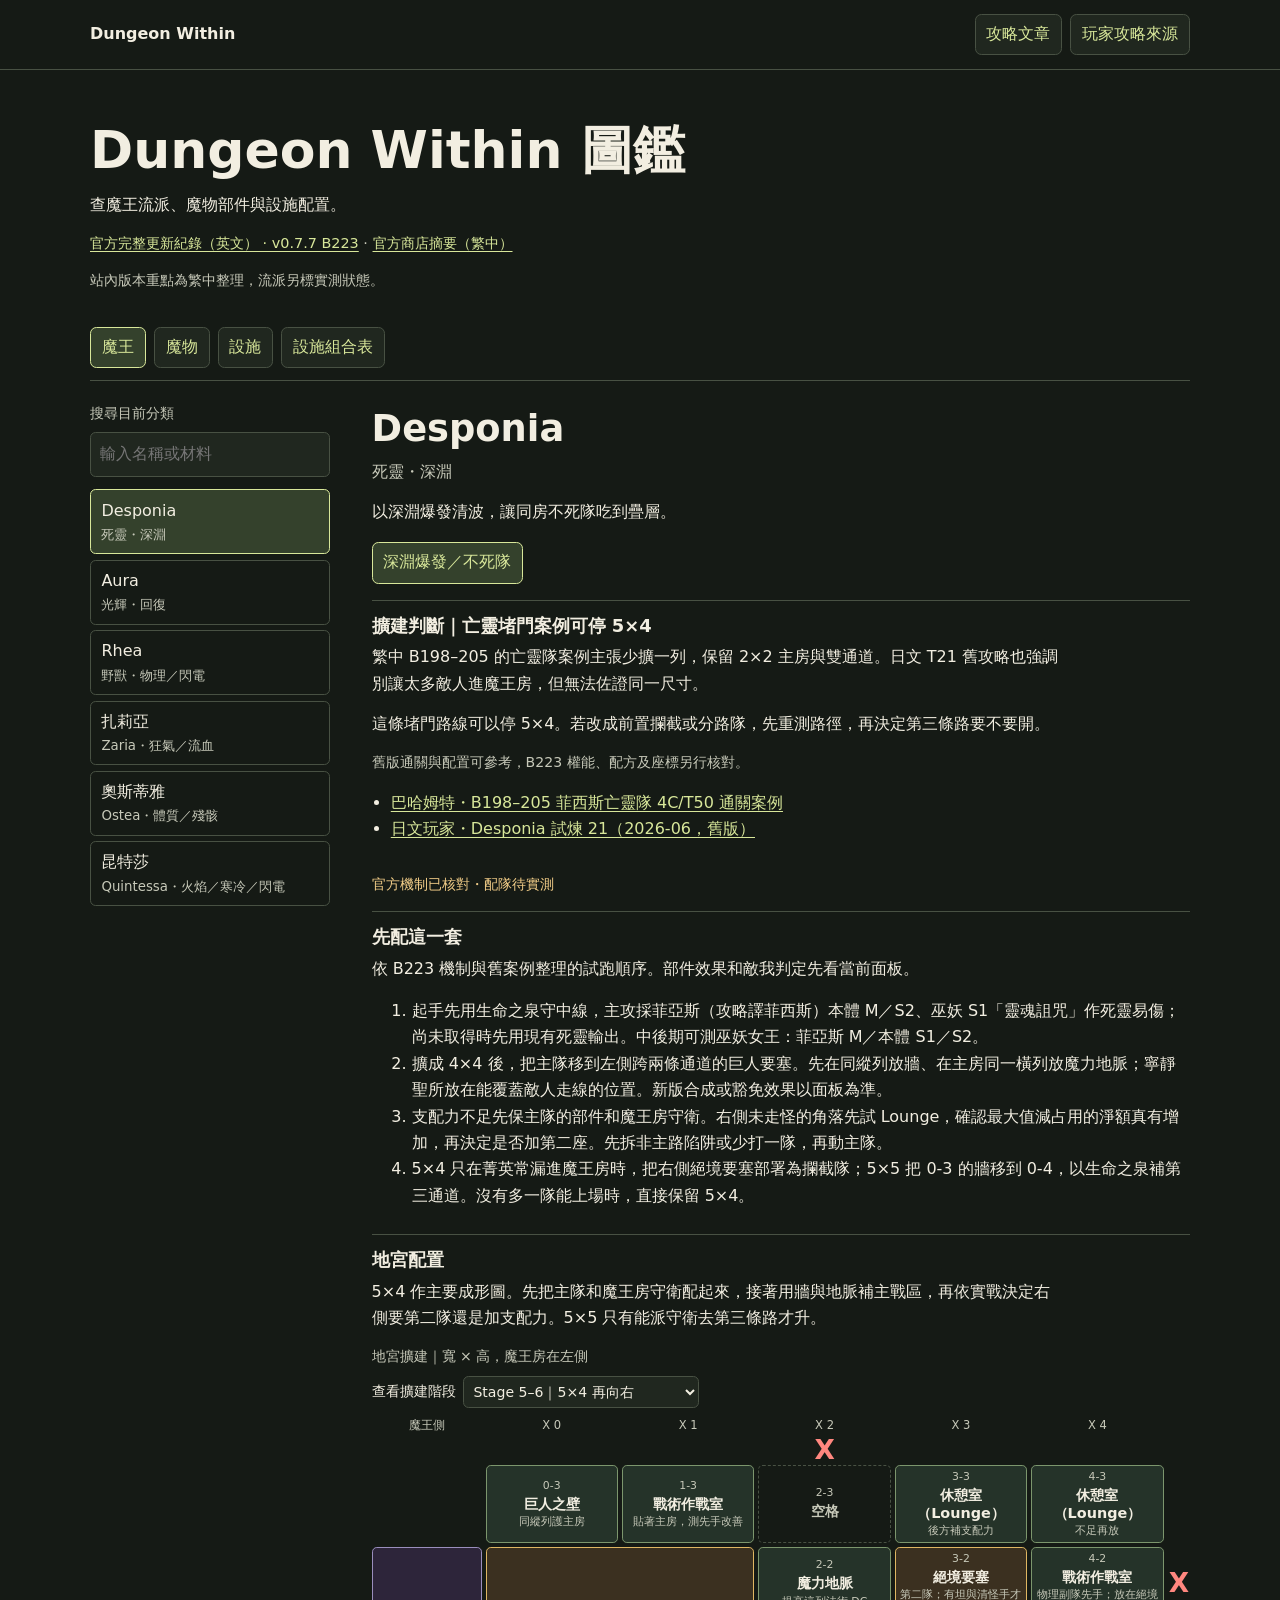
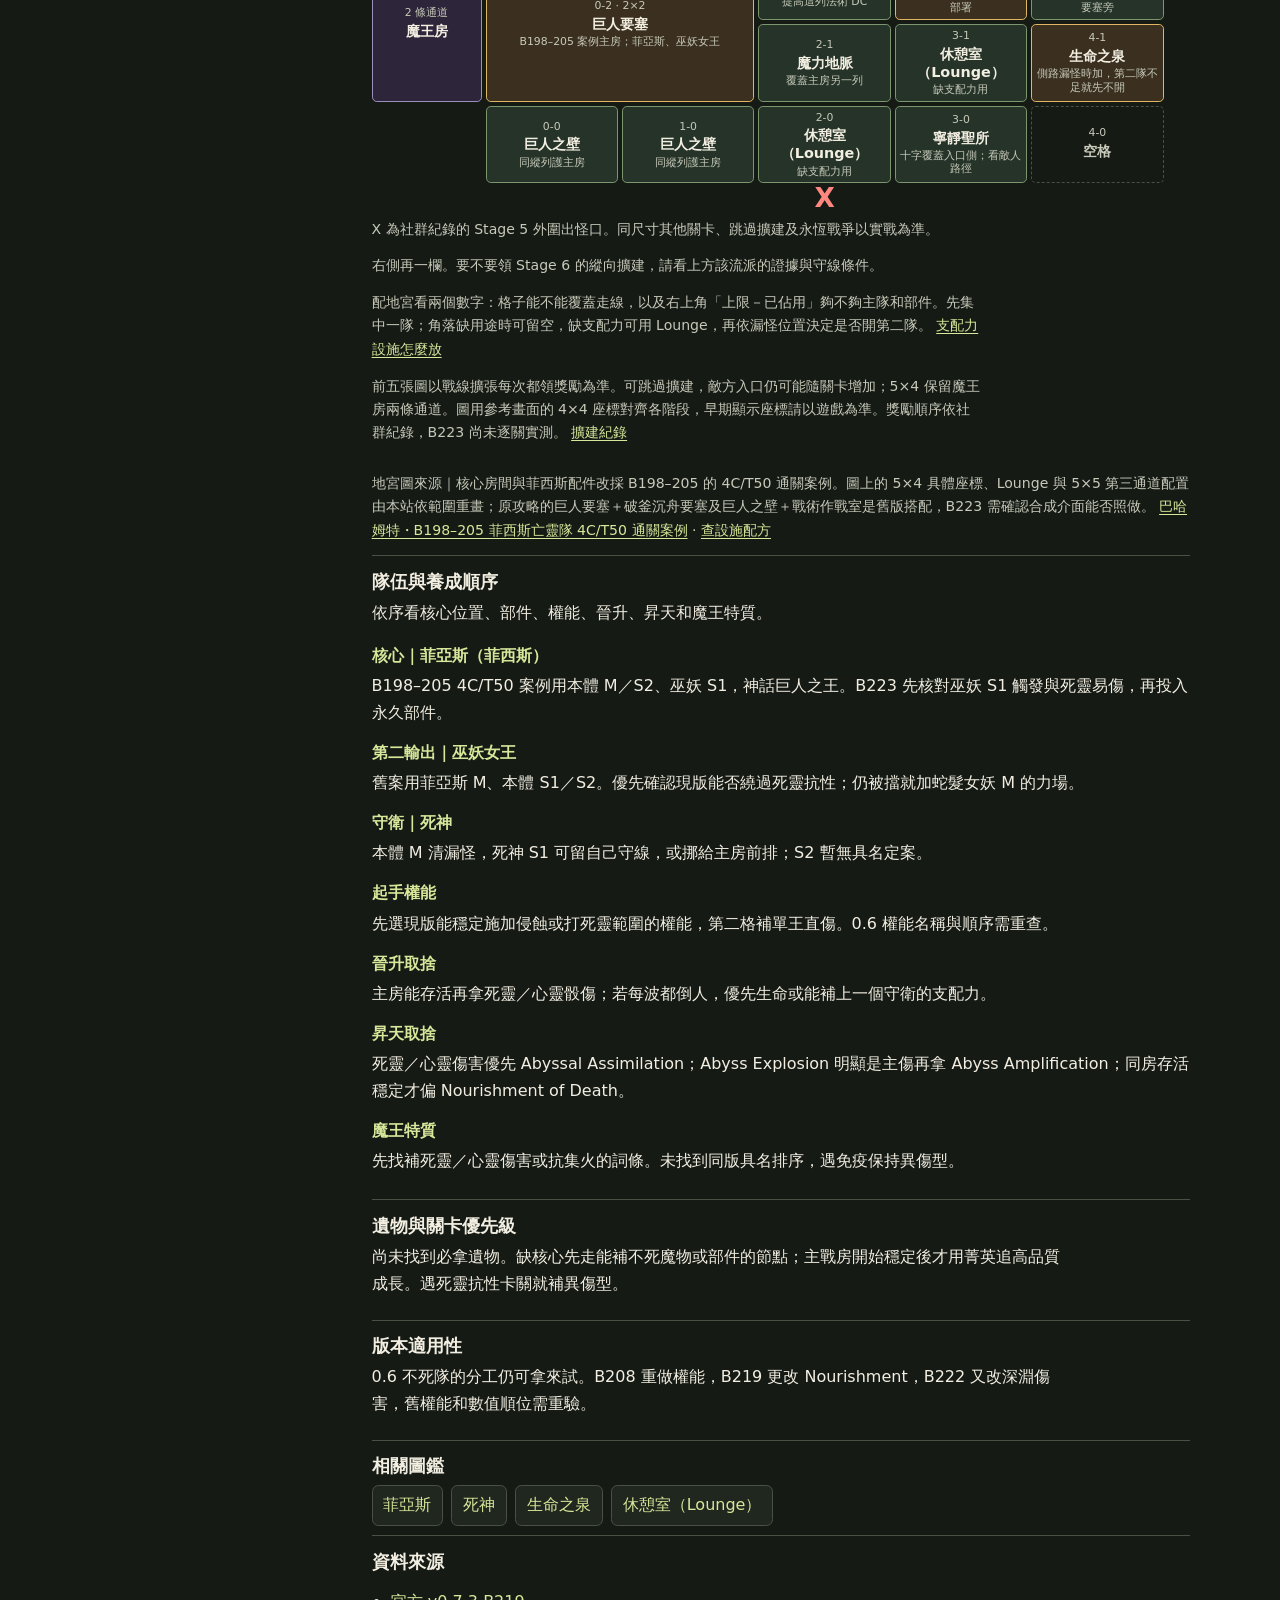
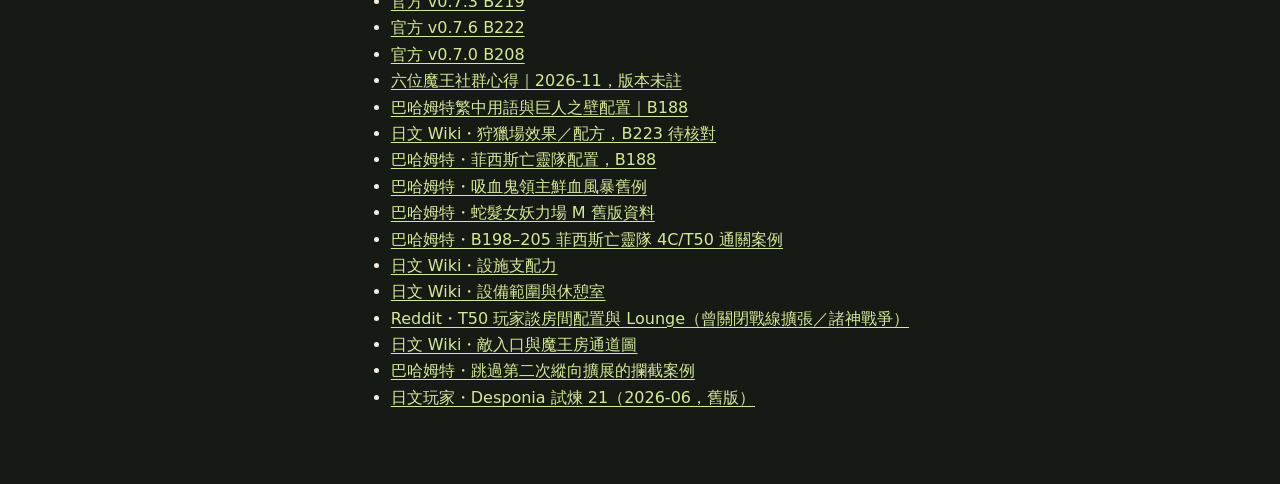
==== commit a9897606: "Add a Chinese-language player guide and run source index" ====
--- a/index.html
+++ b/index.html
@@ -14,7 +14,7 @@
   <a class="skip" href="#main">跳到圖鑑</a>
   <header class="mast"><div class="wrap mast-inner">
     <a class="brand" href="./">Dungeon Within</a>
-    <a href="guides.html">攻略文章</a>
+    <nav aria-label="站內導覽" class="related"><a href="guides.html">攻略文章</a><a href="sources.html">玩家攻略來源</a></nav>
   </div></header>
   <main class="wrap" id="main">
     <header class="intro">
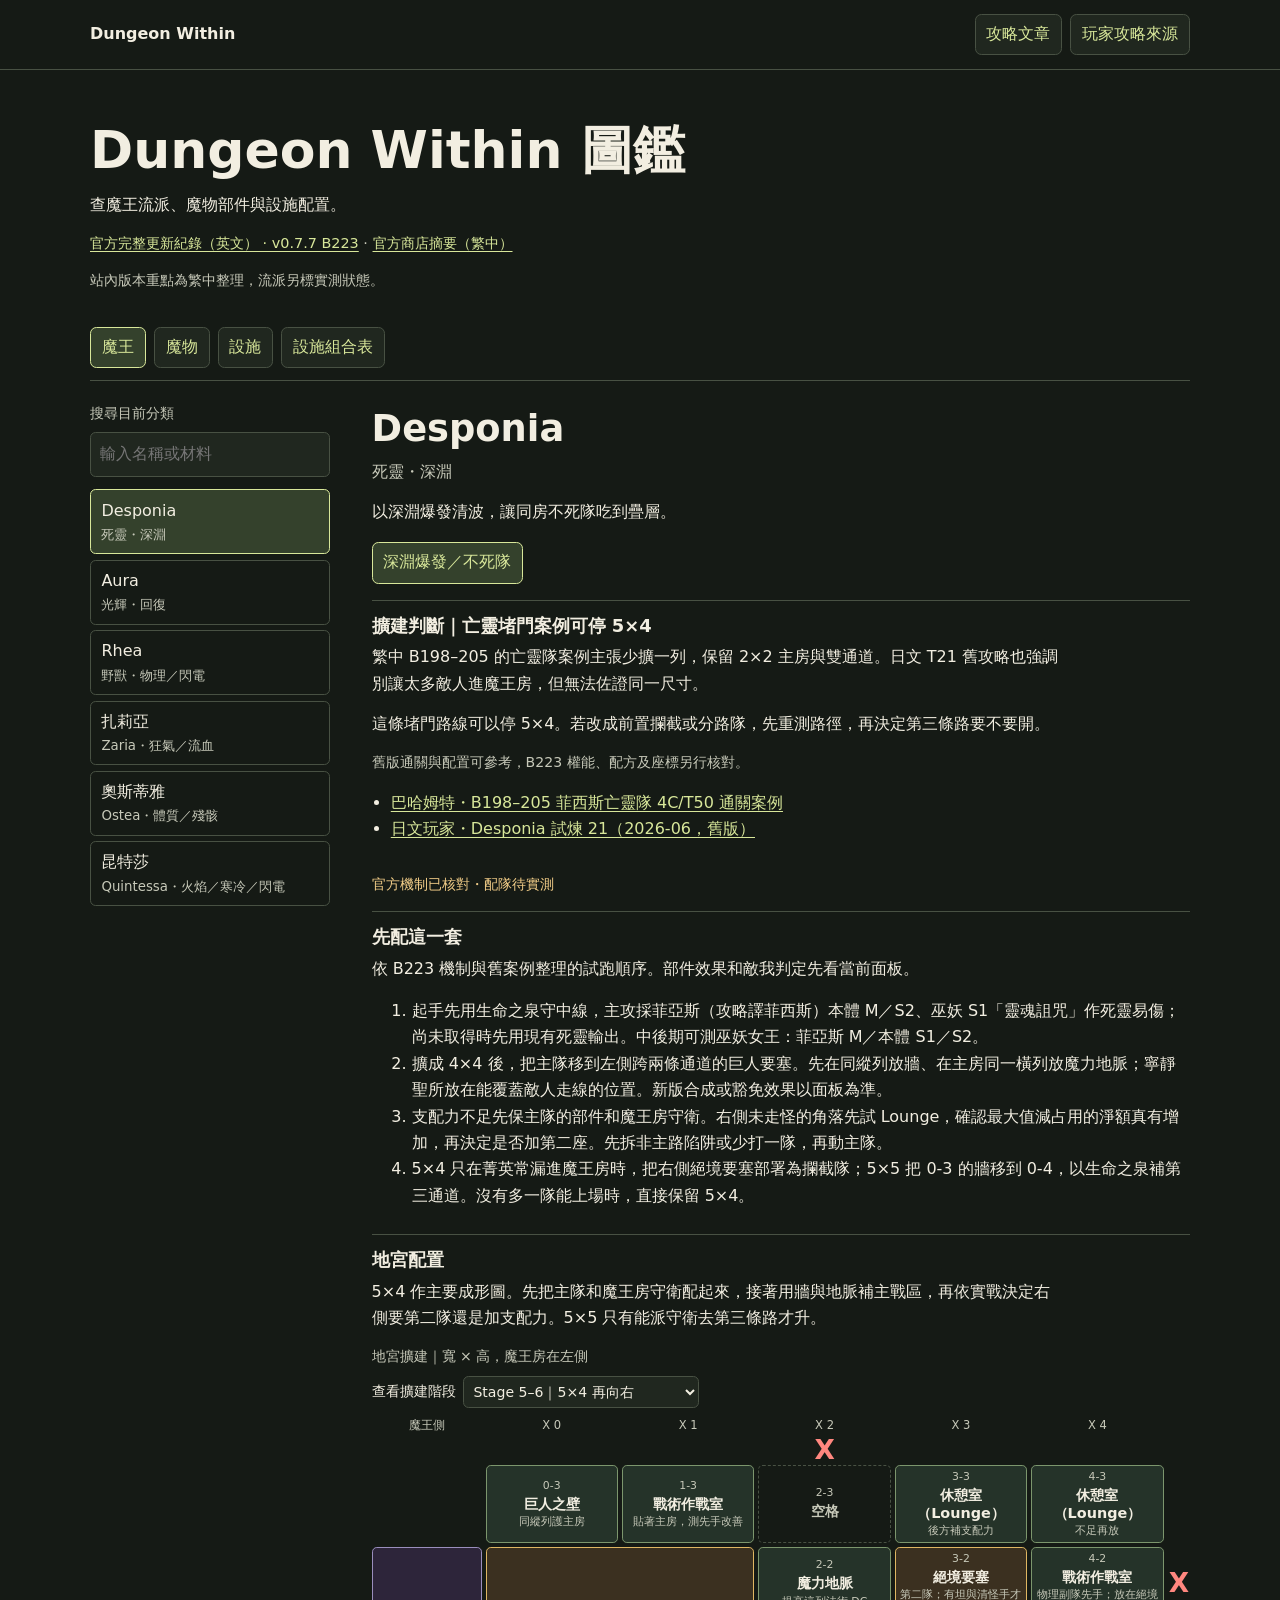
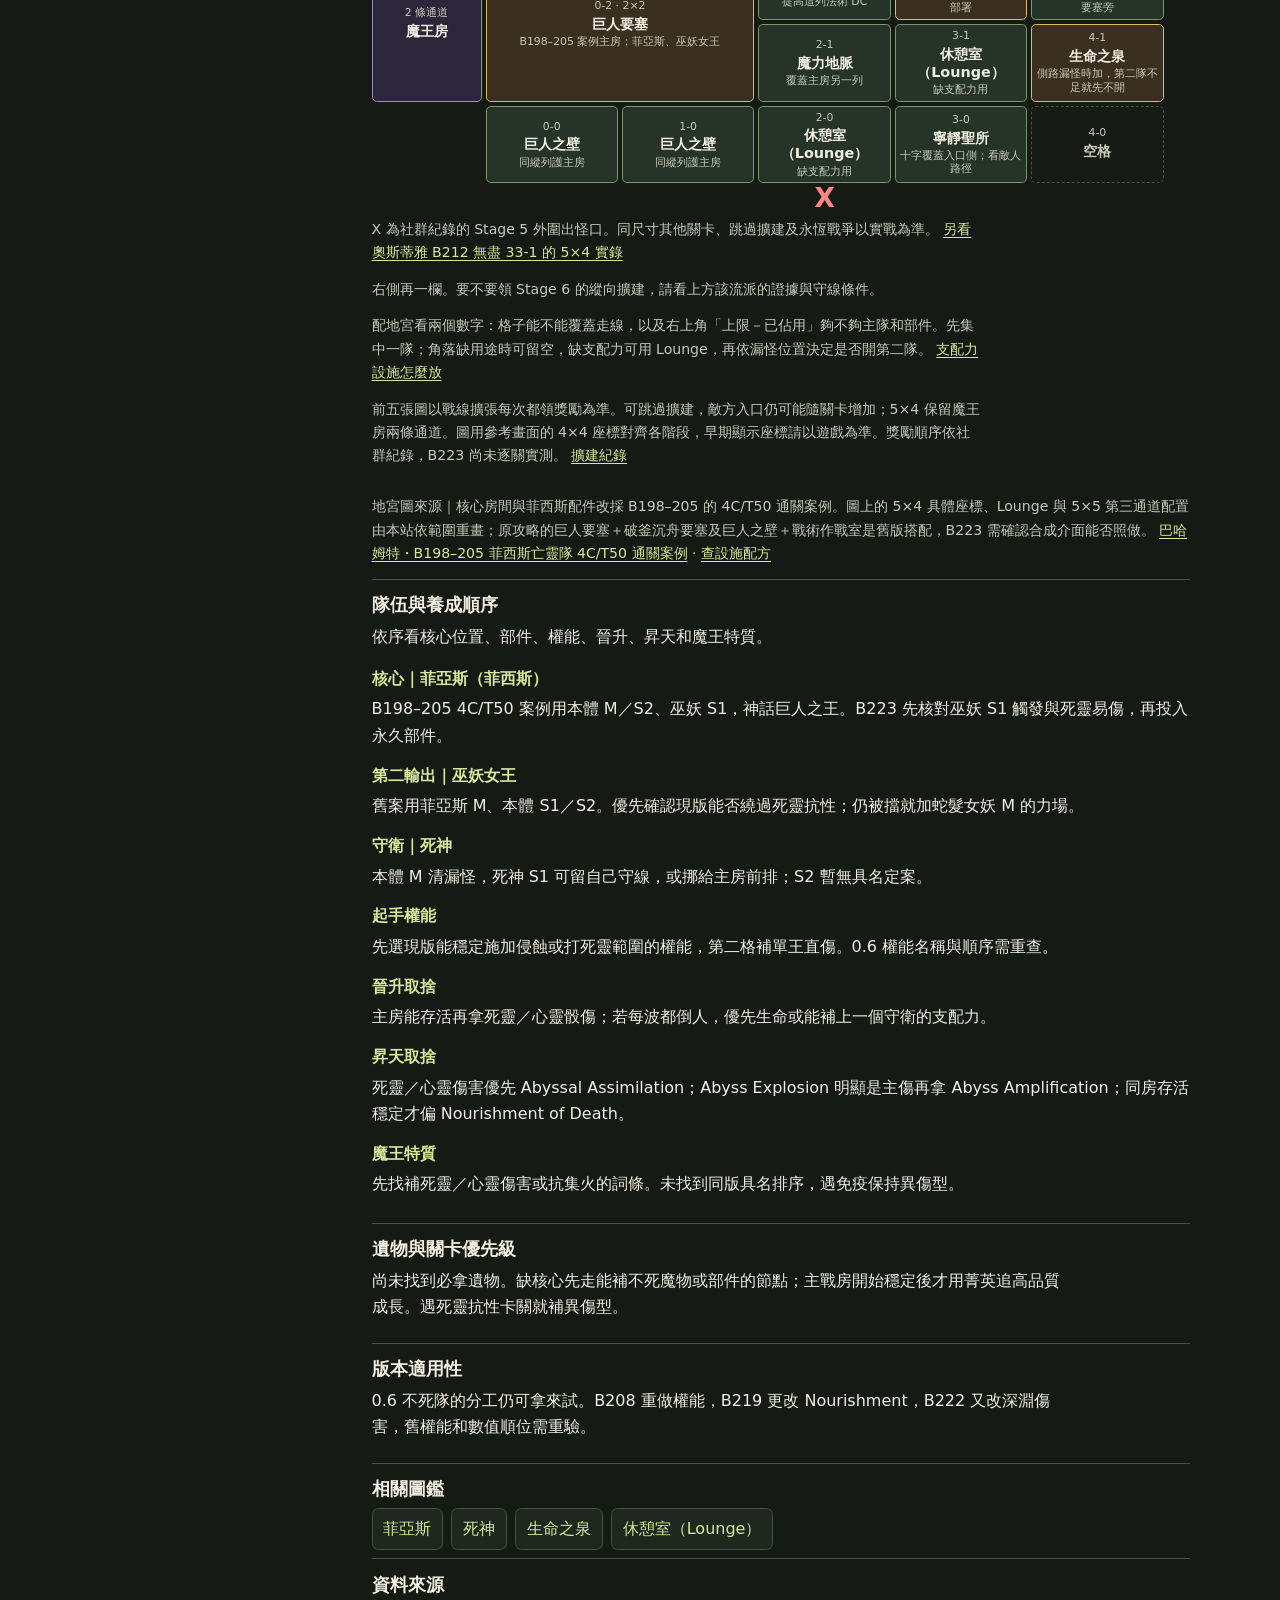
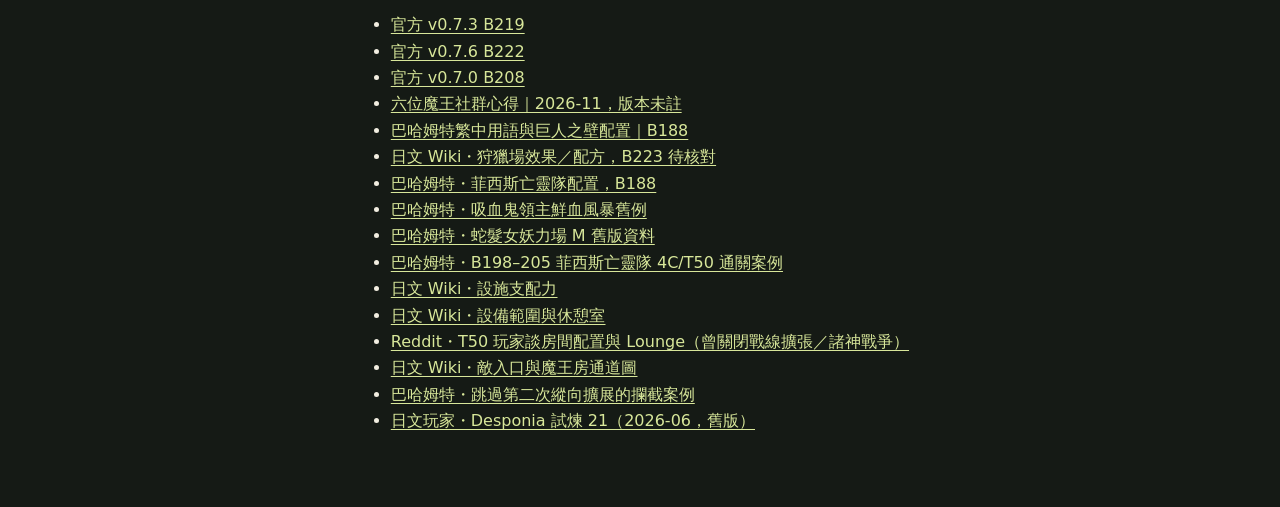
==== commit 1b97e9b4: "Document verified Bilibili dungeon entrances and loadouts" ====
--- a/index.html
+++ b/index.html
@@ -8,7 +8,7 @@
   <title>Dungeon Within｜魔王、魔物與設施圖鑑</title>
   <link rel="stylesheet" href="codex.css?v=entrances-6">
   <script defer src="codex-data.js?v=entrances-6"></script>
-  <script defer src="codex.js?v=entrances-6"></script>
+  <script defer src="codex.js?v=video-evidence-1"></script>
 </head>
 <body>
   <a class="skip" href="#main">跳到圖鑑</a>
